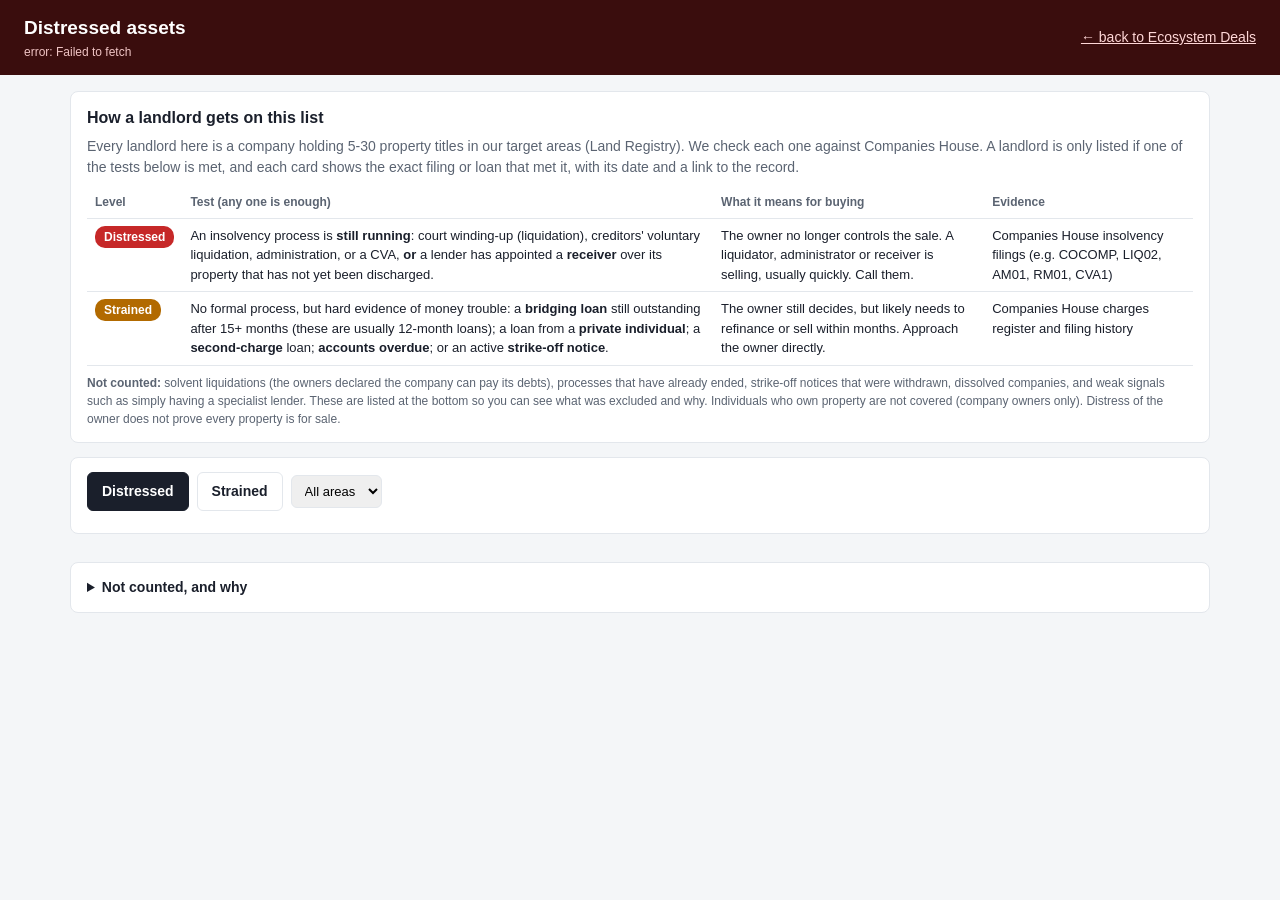
==== distressed.html @ 12ed1b5a "Separate distressed assets page; simplify main site" ====
<!DOCTYPE html><html lang="en"><head><meta charset="utf-8"><title>Distressed assets · Ecosystem Deals</title><meta name="viewport" content="width=device-width,initial-scale=1">
<style>
:root{--bg:#f4f6f8;--card:#fff;--ink:#1a1f2b;--mut:#5b6472;--line:#e3e7ec;--acc:#0b5fff;--good:#1a9c5b;--bad:#c62828;--warn:#b26a00}
*{box-sizing:border-box}body{margin:0;font:14px/1.5 -apple-system,Segoe UI,Roboto,Helvetica,Arial,sans-serif;color:var(--ink);background:var(--bg)}
header{background:#3a0d0d;color:#fff;padding:14px 24px;display:flex;flex-wrap:wrap;gap:12px;align-items:center;justify-content:space-between}header h1{font-size:19px;margin:0}header a{color:#ffd7d7}#status{color:#f0c4c4;font-size:12px}
main{max-width:1180px;margin:0 auto;padding:16px 20px;display:grid;gap:14px}.card{background:var(--card);border:1px solid var(--line);border-radius:8px;padding:14px 16px}
h2{font-size:16px;margin:0 0 6px}h3{font-size:15px;margin:0}.mut{color:var(--mut)}.foot{font-size:12px;color:var(--mut)}
table{width:100%;border-collapse:collapse;font-size:13px}th,td{padding:7px 8px;border-bottom:1px solid var(--line);text-align:left;vertical-align:top}th{color:var(--mut);font-size:12px}
.lvl{display:inline-block;padding:2px 9px;border-radius:10px;font-size:12px;font-weight:700;color:#fff}.lvl.d{background:var(--bad)}.lvl.s{background:var(--warn)}.lvl.x{background:#8a94a3}
.tabs{display:flex;gap:8px;flex-wrap:wrap;align-items:center}.tab{padding:8px 14px;border-radius:6px;border:1px solid var(--line);background:#fff;cursor:pointer;font-weight:600}.tab.on{background:var(--ink);color:#fff;border-color:var(--ink)}
select{padding:7px 9px;border:1px solid var(--line);border-radius:6px;font-size:13px}
.owner{border-left:4px solid var(--line)}.owner.d{border-left-color:var(--bad)}.owner.s{border-left-color:var(--warn)}
.ev{margin:8px 0 0;padding:0;list-style:none}.ev li{padding:7px 10px;margin:6px 0;background:#fafbfc;border:1px solid var(--line);border-radius:6px}.ev b{display:block}
.src{font-size:12px;color:var(--mut)}.src a{color:var(--acc)}.ongoing{color:var(--bad);font-weight:700}.ended{color:var(--good);font-weight:700}
.btn{display:inline-block;padding:5px 11px;border-radius:5px;border:1px solid var(--acc);color:var(--acc);background:#fff;font-size:12px;cursor:pointer;text-decoration:none;margin:6px 6px 0 0}
.rule td:first-child{white-space:nowrap;font-weight:700}.next{margin-top:8px;padding:7px 10px;background:#eef4ff;border-radius:6px;font-size:13px}
details summary{cursor:pointer;font-weight:600}
</style></head><body>
<header><div><h1>Distressed assets</h1><div id="status">loading...</div></div><a href="./">← back to Ecosystem Deals</a></header>
<main>
<section class="card"><h2>How a landlord gets on this list</h2>
<p class="mut" style="margin:0 0 8px">Every landlord here is a company holding 5-30 property titles in our target areas (Land Registry). We check each one against Companies House. A landlord is only listed if one of the tests below is met, and each card shows the exact filing or loan that met it, with its date and a link to the record.</p>
<table class="rule"><tr><th>Level</th><th>Test (any one is enough)</th><th>What it means for buying</th><th>Evidence</th></tr>
<tr><td><span class="lvl d">Distressed</span></td><td>An insolvency process is <b>still running</b>: court winding-up (liquidation), creditors' voluntary liquidation, administration, or a CVA, <b>or</b> a lender has appointed a <b>receiver</b> over its property that has not yet been discharged.</td><td>The owner no longer controls the sale. A liquidator, administrator or receiver is selling, usually quickly. Call them.</td><td>Companies House insolvency filings (e.g. COCOMP, LIQ02, AM01, RM01, CVA1)</td></tr>
<tr><td><span class="lvl s">Strained</span></td><td>No formal process, but hard evidence of money trouble: a <b>bridging loan</b> still outstanding after 15+ months (these are usually 12-month loans); a loan from a <b>private individual</b>; a <b>second-charge</b> loan; <b>accounts overdue</b>; or an active <b>strike-off notice</b>.</td><td>The owner still decides, but likely needs to refinance or sell within months. Approach the owner directly.</td><td>Companies House charges register and filing history</td></tr>
</table>
<p class="foot" style="margin:8px 0 0"><b>Not counted:</b> solvent liquidations (the owners declared the company can pay its debts), processes that have already ended, strike-off notices that were withdrawn, dissolved companies, and weak signals such as simply having a specialist lender. These are listed at the bottom so you can see what was excluded and why. Individuals who own property are not covered (company owners only). Distress of the owner does not prove every property is for sale.</p></section>
<section class="card"><div class="tabs"><span class="tab on" data-l="d">Distressed <span id="nd"></span></span><span class="tab" data-l="s">Strained <span id="ns"></span></span><select id="city"><option value="">All areas</option></select></div><p class="foot" id="cover" style="margin:8px 0 0"></p></section>
<div id="list" style="display:grid;gap:12px"></div>
<section class="card"><details id="excl"><summary>Not counted, and why</summary><div id="exlist"></div></details></section>
</main>
<script>
const SUPA_URL='https://kkdfprhrgxbkydqeifgz.supabase.co',SUPA_KEY='eyJhbGciOiJIUzI1NiIsInR5cCI6IkpXVCJ9.eyJpc3MiOiJzdXBhYmFzZSIsInJlZiI6ImtrZGZwcmhyZ3hia3lkcWVpZmd6Iiwicm9sZSI6ImFub24iLCJpYXQiOjE3OTE3OTgzMDEsImV4cCI6MjEwNzM3NDMwMX0.dd32w-wmLe1vlwzPwZsTpoGra3cFghE2bb5LGorJjJM';const $=s=>document.querySelector(s);
const esc=s=>String(s??'').replace(/[&<>"']/g,c=>({'&':'&amp;','<':'&lt;','>':'&gt;','"':'&quot;',"'":'&#39;'}[c]));
async function qall(path,size=1000){let out=[],from=0;for(;;){const r=await fetch(SUPA_URL+'/rest/v1/'+path,{headers:{apikey:SUPA_KEY,Authorization:'Bearer '+SUPA_KEY,Range:from+'-'+(from+size-1)}});if(!r.ok)throw new Error(path.split('?')[0]+' '+r.status);const j=await r.json();out=out.concat(j);if(j.length<size)break;from+=size}return out}
const TODAY=new Date();const fmtD=d=>d?new Date(d+'T00:00:00').toLocaleDateString('en-GB',{day:'numeric',month:'short',year:'numeric'}):'';const monthsAgo=d=>Math.round((TODAY-new Date(d+'T00:00:00'))/2629800000);
const fmtN=n=>n==null?'-':Math.round(n).toLocaleString('en-GB');
const CH=no=>{no=String(no||'');return 'https://find-and-update.company-information.service.gov.uk/company/'+(/^\d+$/.test(no)?no.padStart(8,'0'):no.toUpperCase())};
const CODE={COCOMP:'Court winding-up order made',WU04:'Liquidator appointed (court winding-up)',WU07:'Liquidator progress report (court winding-up)',WU15:'Liquidator final account (court winding-up)','600':'Liquidator appointed (voluntary)',LIQ01:'Declaration of solvency (solvent liquidation)',LIQ02:'Statement of affairs (insolvent voluntary liquidation)',LIQ03:'Liquidator progress report',LIQ13:'Final meeting (solvent liquidation)',LIQ14:'Final meeting (creditors liquidation)',LIQ10:'Liquidator removed by court',AM01:'Administrator appointed',AM02:'Statement of affairs (administration)',AM03:'Administrator proposals',AM06:'Administrator proposals approved',AM07:'Creditors decision (administration)',AM10:'Administrator progress report',AM11:'Replacement administrator appointed',AM15:'Administrator resigned',AM16:'Administrator removed',AM19:'Administration extended',AM22:'Administration ended, moved to creditors liquidation',AM23:'Administration ended, moving to dissolution','2.24B':'Administrator progress report','2.34B':'Administration ended, moved to creditors liquidation','2.35B':'Administration ended, moving to dissolution','2.16B':'Statement of affairs (administration)',RM01:'Receiver appointed by a lender',RM02:'Receiver stopped acting',REC2:'Receiver accounts filed','3.6':'Receiver accounts filed',CVA1:'Company voluntary arrangement (CVA) approved',CVA3:'CVA supervisor report',CVA4:'CVA completed',NDISC:'Liquidator disclaimed property (gave up an onerous asset)',GAZ1:'First Gazette notice: compulsory strike-off proposed','GAZ1(A)':'First Gazette notice: voluntary strike-off',DISS40:'Strike-off stopped (filings brought up to date)','DISS16(SOAS)':'Strike-off suspended (objection)',GAZ2:'Company dissolved','GAZ2(A)':'Company dissolved (voluntary)',DS01:'Directors applied to strike off',DS02:'Strike-off application withdrawn',COM1:'Creditors committee formed',RT01:'Company restored to the register'};
const human=f=>CODE[f.code]||f.desc.replace(/-/g,' ');
function parseF(s){return (s||'').split(' | ').map(x=>x.trim()).filter(Boolean).map(x=>{const m=x.match(/^(\d{4}-\d{2}-\d{2})\s+(\S+)\s*(.*)$/);return m?{date:m[1],code:m[2],desc:m[3]}:null}).filter(Boolean).sort((a,b)=>a.date<b.date?-1:1)}
function proc(name,fs,endCodes,seller){if(!fs.length)return null;const end=fs.filter(x=>endCodes.includes(x.code)).pop();return {name,start:fs[0],latest:fs[fs.length-1],end,ongoing:!end,events:fs,seller}}
function analyse(o,charges){const f=parseF(o.insolvency_filings),st=(o.ch_status||'').toLowerCase(),P=[];const pick=re=>f.filter(x=>re.test(x.code));
 const solvent=f.some(x=>x.code==='LIQ01'||x.code==='LIQ13');
 const comp=proc('Court winding-up (compulsory liquidation)',pick(/^(COCOMP|WU\d+)$/),['WU15','GAZ2'],'The liquidator (or Official Receiver) controls and sells the assets. Their name is in the WU04 filing.');if(comp)P.push(comp);
 const adm=proc('Administration',pick(/^(AM\d+|2\.\d+B)$/),['AM22','AM23','2.34B','2.35B','AM15'],'The administrator controls and sells the assets. Their name is in the AM01 filing.');if(adm)P.push(adm);
 if(!solvent){const cvEv=pick(/^(LIQ02|600|LIQ03|LIQ14|LIQ10|AM22|2\.34B)$/);const confirmed=cvEv.some(x=>/^(LIQ02|LIQ14|AM22|2\.34B)$/.test(x.code));const cvl=proc(confirmed?"Creditors' voluntary liquidation (insolvent)":'Voluntary liquidation (solvency not yet confirmed: no LIQ01 solvency declaration or LIQ02 statement of affairs found)',pick(/^(LIQ02|600|LIQ03|LIQ14|LIQ10)$/).concat(pick(/^(AM22|2\.34B)$/)).sort((a,b)=>a.date<b.date?-1:1),['LIQ14','GAZ2'],'The liquidator controls and sells the assets. Their name is in the 600 / LIQ02 filing.');if(cvl)P.push(cvl)}
 const rm1=pick(/^RM01$/),rm2=pick(/^RM02$/);if(rm1.length||st==='receivership'){const ev=pick(/^(RM01|RM02|REC2|3\.6)$/);const ongoing=rm1.length>rm2.length||(st==='receivership'&&!rm1.length);P.push({name:'Lender-appointed receiver',start:ev[0]||null,latest:ev[ev.length-1]||null,end:ongoing?null:rm2[rm2.length-1],ongoing,events:ev,seller:'The lender\'s receiver controls the charged properties and will sell them. Their name is in the RM01 filing.',note:rm1.length?rm1.length+' receiver appointment(s), '+rm2.length+' discharged':'Company status at Companies House is "receivership"'})}
 const cva=proc('Company voluntary arrangement (CVA)',pick(/^CVA\d$/),['CVA4'],'The company still runs itself under a deal with creditors; the owner may sell to fund CVA payments. The supervisor is named in CVA1.');if(cva)P.push(cva);
 if(!P.length&&/liquidation|administration|voluntary-arrangement|insolvency-proceedings/.test(st)&&!solvent)P.push({name:'Status at Companies House: '+st,ongoing:true,events:[],seller:'Check the insolvency tab at Companies House for the office-holder.'});
 const ongoing=P.filter(p=>p.ongoing);
 // strain triggers with evidence
 const S=[];const cs=charges||[];
 for(const c of cs){const fl=c.flags||'';const where=c.address||((c.particulars||'').trim()?c.particulars.trim():'not named on the charge');const base=' from <b>'+esc(c.lender)+'</b>, registered '+fmtD(c.created_on)+', still outstanding. Secured on: '+esc(where)+'.';
  if(/bridging/.test(fl))S.push({t:'Bridging loan '+(c.age_months||monthsAgo(c.created_on))+' months old',d:'Specialist/bridging lender'+base+' Bridging loans usually run 12 months, so this one has likely overrun (the real repayment date is not public).',src:'Charge '+esc(c.charge_code||''),link:CH(o.company_no)+'/charges'});
  if(/private individual/.test(fl))S.push({t:'Loan from a private individual',d:'Charge in favour of a named person'+base+' Borrowing from individuals is usually a last resort when banks will not lend.',src:'Charge '+esc(c.charge_code||''),link:CH(o.company_no)+'/charges'});
  if(/second charge/.test(fl))S.push({t:'Second-charge loan',d:'Second-ranking secured loan'+base+' Extra borrowing behind the main mortgage.',src:'Charge '+esc(c.charge_code||''),link:CH(o.company_no)+'/charges'})}
 const counted={b:S.filter(x=>/^Bridging/.test(x.t)).length,p:S.filter(x=>/private/.test(x.t)).length,s:S.filter(x=>/Second/.test(x.t)).length};
 if(o.charges_bridging_overdue>counted.b)S.push({t:(o.charges_bridging_overdue-counted.b)+' more bridging loan(s) 15+ months old',d:'Counted on the charges register; property not identified.',src:'Charges register',link:CH(o.company_no)+'/charges'});
 if(o.charges_private_lender>counted.p)S.push({t:(o.charges_private_lender-counted.p)+' more loan(s) from private individuals',d:'Counted on the charges register; property not identified.',src:'Charges register',link:CH(o.company_no)+'/charges'});
 if(o.charges_second>counted.s)S.push({t:(o.charges_second-counted.s)+' more second-charge loan(s)',d:'Counted on the charges register.',src:'Charges register',link:CH(o.company_no)+'/charges'});
 if(o.accounts_overdue)S.push({t:'Accounts overdue',d:'Annual accounts were due '+(o.accounts_next_due?fmtD(o.accounts_next_due):'(date not recorded)')+' and have not been filed. Late accounts often mean an accountant has not been paid or the figures are bad.',src:'Company profile',link:CH(o.company_no)});
 const g1=f.filter(x=>x.code==='GAZ1').pop(),stop=f.filter(x=>/^(DISS40|DISS16\(SOAS\)|RT01)$/.test(x.code)).pop();
 if(g1&&(!stop||stop.date<g1.date)&&monthsAgo(g1.date)<=12&&st==='active')S.push({t:'Strike-off notice active',d:'First Gazette notice for compulsory strike-off on '+fmtD(g1.date)+' (usually for missing filings) and it has not been stopped. If struck off, the property passes to the Crown.',src:'Filing GAZ1, '+fmtD(g1.date),link:CH(o.company_no)+'/filing-history'});
 let level='x',why='';
 if(ongoing.length)level='d';else if(S.length&&!/dissolved|converted-closed/.test(st))level='s';
 else if(solvent)why='Solvent liquidation: the directors declared the company can pay all its debts (LIQ01). The company is being closed by choice, not distress.';
 else if(P.length)why='Insolvency process has ended: '+P.map(p=>p.name+' ('+(p.end?human(p.end)+' '+fmtD(p.end.date):'ended')+')').join('; ')+'.';
 else if(/dissolved/.test(st))why='Company dissolved. Any property it still owned usually passes to the Crown (bona vacantia).';
 else if(f.some(x=>x.code==='GAZ1'))why='Strike-off notice(s) were withdrawn once filings were brought up to date (DISS40). Not counted.';
 return {level,P,ongoing,S,why}}
let OW=[],CHG={},cur='d';
function cities(o){return (o.districts||'').split(',').map(x=>x.trim().replace(/\s+\d+$/,'')).filter(Boolean)}
function card(o){const a=o.A,lv=a.level;const evs=a.ongoing.map(p=>'<li><b>'+esc(p.name)+' <span class="ongoing">still running</span></b>'+(p.start?'Started '+fmtD(p.start.date)+': '+esc(human(p.start))+' ('+esc(p.start.code)+'). ':'')+(p.latest&&p.latest!==p.start?'Latest: '+esc(human(p.latest))+' ('+esc(p.latest.code)+') '+fmtD(p.latest.date)+'. ':'')+(p.note?esc(p.note)+'. ':'')+'<div class="src">Source: Companies House filing history · <a href="'+CH(o.company_no)+'/insolvency" target="_blank" rel="noopener">insolvency record</a> · <a href="'+CH(o.company_no)+'/filing-history" target="_blank" rel="noopener">all filings</a></div><div class="next"><b>Who sells:</b> '+esc(p.seller)+'</div></li>').join('');
 const ss=a.S.map(s=>'<li><b>'+esc(s.t)+'</b>'+s.d+'<div class="src">Source: Companies House, '+s.src+' · <a href="'+s.link+'" target="_blank" rel="noopener">open record</a></div></li>').join('');
 const ended=a.P.filter(p=>!p.ongoing).map(p=>'<li><b>'+esc(p.name)+' <span class="ended">ended</span></b>'+(p.start?'From '+fmtD(p.start.date)+' ':'')+(p.end?'to '+fmtD(p.end.date)+' ('+esc(human(p.end))+')':'')+'</li>').join('');
 return '<article class="card owner '+lv+'"><div style="display:flex;justify-content:space-between;gap:10px;flex-wrap:wrap"><h3>'+esc(o.name)+' <span class="foot">'+esc(o.company_no||'')+'</span></h3><span class="lvl '+lv+'">'+(lv==='d'?'Distressed':'Strained')+'</span></div><div class="foot">'+esc(o.districts||'')+' · '+fmtN(o.titles)+' titles in target areas'+(o.ch_status?' · Companies House status: '+esc(o.ch_status):'')+'</div>'+
 (lv==='d'?'<div style="margin-top:8px"><b>Why distressed:</b></div><ul class="ev">'+evs+'</ul>':'')+(ss?'<div style="margin-top:8px"><b>'+(lv==='d'?'Also':'Why strained')+':</b></div><ul class="ev">'+ss+'</ul>':'')+(lv==='s'?'<div class="next"><b>Who sells:</b> the owner (directors listed at Companies House). Likely needs to refinance or sell.</div>':'')+(ended?'<details style="margin-top:8px"><summary class="foot">Earlier processes (ended)</summary><ul class="ev">'+ended+'</ul></details>':'')+
 '<div><a class="btn" href="'+CH(o.company_no)+'" target="_blank" rel="noopener">Companies House</a><a class="btn" href="'+CH(o.company_no)+'/officers" target="_blank" rel="noopener">Directors</a><a class="btn" href="https://www.thegazette.co.uk/all-notices/notice?text='+encodeURIComponent(o.name)+'" target="_blank" rel="noopener">Gazette notices</a><span class="btn" data-k="'+esc(o.owner_key)+'">Show properties ('+fmtN(o.titles)+')</span></div><div class="props" id="p_'+esc(o.owner_key)+'"></div></article>'}
async function showProps(k,el){const box=document.getElementById('p_'+k);if(box.innerHTML){box.innerHTML='';return}box.innerHTML='<p class="foot">loading...</p>';const [ts,cs]=await Promise.all([qall('titles?select=title_no,address,postcode,tenure,price_paid,date_added&owner_key=eq.'+encodeURIComponent(k)),qall('property_charges?select=title_no,lender,created_on,flags,charge_code&owner_key=eq.'+encodeURIComponent(k))]);
 box.innerHTML='<table style="margin-top:8px"><tr><th>Property (Land Registry title)</th><th>Tenure</th><th>Price paid</th><th>Loans naming this property (Companies House)</th></tr>'+ts.map(t=>{const m=cs.filter(c=>c.title_no===t.title_no);return '<tr><td>'+esc(t.address)+'<div class="foot">Title '+esc(t.title_no)+' · added '+esc(t.date_added||'')+'</div></td><td>'+esc(t.tenure||'')+'</td><td>'+(t.price_paid?'£'+fmtN(t.price_paid):'-')+'</td><td>'+(m.length?m.map(c=>esc(c.lender)+', '+fmtD(c.created_on)+(c.flags?' <b style="color:var(--warn)">'+esc(c.flags)+'</b>':'')).join('<br>'):'<span class="foot">none named (a portfolio-wide loan may still cover it)</span>')+'</td></tr>'}).join('')+'</table><p class="foot">Sources: HM Land Registry, UK companies that own property (CCOD, Oct 2026); Companies House charges register.</p>'}
function render(){const city=$('#city').value;const rows=OW.filter(o=>o.A.level===cur&&(!city||cities(o).includes(city)));rows.sort((a,b)=>cur==='d'?((b.A.ongoing[0]?.latest?.date||'')>(a.A.ongoing[0]?.latest?.date||'')?1:-1):(b.A.S.length-a.A.S.length||b.titles-a.titles));
 $('#list').innerHTML=rows.length?rows.map(card).join(''):'<div class="card">No landlords at this level'+(city?' in '+esc(city):'')+' among those checked so far.</div>';
 document.querySelectorAll('#list .btn[data-k]').forEach(b=>b.onclick=()=>showProps(b.dataset.k,b))}
async function init(){try{const [o,c]=await Promise.all([qall('owners?select=*'),qall('property_charges?select=*&distress=eq.1')]);for(const x of c)(CHG[x.owner_key]=CHG[x.owner_key]||[]).push(x);
 const checked=o.filter(x=>x.distress_class&&x.distress_class!=='unknown');for(const x of checked)x.A=analyse(x,CHG[x.owner_key]);OW=checked;
 const nd=OW.filter(x=>x.A.level==='d').length,ns=OW.filter(x=>x.A.level==='s').length;$('#nd').textContent='('+nd+')';$('#ns').textContent='('+ns+')';
 $('#status').textContent='live · '+nd+' distressed · '+ns+' strained · '+checked.length.toLocaleString('en-GB')+' of '+o.length.toLocaleString('en-GB')+' company landlords checked';
 $('#cover').textContent='Companies House has been checked for '+checked.length.toLocaleString('en-GB')+' of '+o.length.toLocaleString('en-GB')+' company landlords. Unchecked landlords are not shown, so this list is not yet complete.';
 for(const ct of [...new Set(OW.filter(x=>x.A.level!=='x').flatMap(cities))].sort()){const op=document.createElement('option');op.textContent=ct;$('#city').appendChild(op)}
 const ex=OW.filter(x=>x.A.level==='x'&&x.A.why);const grp={};for(const x of ex){const k=x.A.why.split(':')[0].split('.')[0];(grp[k]=grp[k]||[]).push(x)}
 $('#exlist').innerHTML=Object.entries(grp).map(([k,v])=>'<details style="margin:8px 0"><summary>'+esc(k)+' ('+v.length+')</summary><p class="foot">'+esc(v[0].A.why.replace(/^Insolvency process has ended:.*/,'An insolvency process existed but has formally ended (final account, dissolution or administration exit).'))+'</p>'+v.slice(0,200).map(x=>'<div class="foot">'+esc(x.name)+' · '+esc(x.districts||'')+' · <a href="'+CH(x.company_no)+'/filing-history" target="_blank" rel="noopener">filings</a>'+(k.startsWith('Insolvency')?' · '+esc(x.A.why.replace('Insolvency process has ended: ','')):'')+'</div>').join('')+'</details>').join('')+'<p class="foot">Also not shown: landlords whose only signal is a specialist lender or a recent new loan (common in normal buy-to-let), and landlords with no signal.</p>';
 render()}catch(e){$('#status').textContent='error: '+e.message}}
document.querySelectorAll('.tab').forEach(t=>t.onclick=()=>{cur=t.dataset.l;document.querySelectorAll('.tab').forEach(x=>x.classList.toggle('on',x===t));render()});$('#city').onchange=render;
init();
</script></body></html>
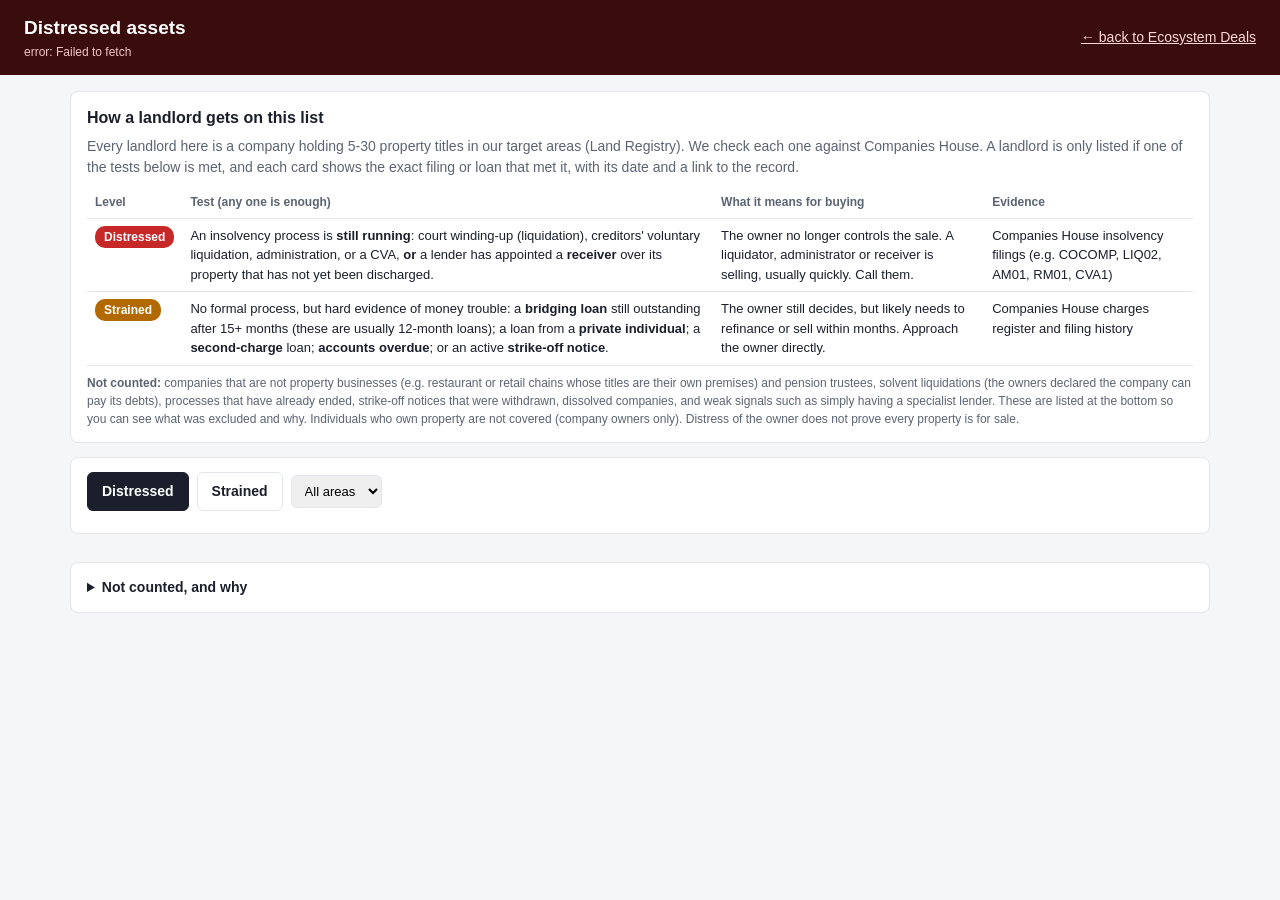
==== commit f6db8519: "Distressed page: property companies only" ====
--- a/distressed.html
+++ b/distressed.html
@@ -24,7 +24,7 @@
 <tr><td><span class="lvl d">Distressed</span></td><td>An insolvency process is <b>still running</b>: court winding-up (liquidation), creditors' voluntary liquidation, administration, or a CVA, <b>or</b> a lender has appointed a <b>receiver</b> over its property that has not yet been discharged.</td><td>The owner no longer controls the sale. A liquidator, administrator or receiver is selling, usually quickly. Call them.</td><td>Companies House insolvency filings (e.g. COCOMP, LIQ02, AM01, RM01, CVA1)</td></tr>
 <tr><td><span class="lvl s">Strained</span></td><td>No formal process, but hard evidence of money trouble: a <b>bridging loan</b> still outstanding after 15+ months (these are usually 12-month loans); a loan from a <b>private individual</b>; a <b>second-charge</b> loan; <b>accounts overdue</b>; or an active <b>strike-off notice</b>.</td><td>The owner still decides, but likely needs to refinance or sell within months. Approach the owner directly.</td><td>Companies House charges register and filing history</td></tr>
 </table>
-<p class="foot" style="margin:8px 0 0"><b>Not counted:</b> solvent liquidations (the owners declared the company can pay its debts), processes that have already ended, strike-off notices that were withdrawn, dissolved companies, and weak signals such as simply having a specialist lender. These are listed at the bottom so you can see what was excluded and why. Individuals who own property are not covered (company owners only). Distress of the owner does not prove every property is for sale.</p></section>
+<p class="foot" style="margin:8px 0 0"><b>Not counted:</b> companies that are not property businesses (e.g. restaurant or retail chains whose titles are their own premises) and pension trustees, solvent liquidations (the owners declared the company can pay its debts), processes that have already ended, strike-off notices that were withdrawn, dissolved companies, and weak signals such as simply having a specialist lender. These are listed at the bottom so you can see what was excluded and why. Individuals who own property are not covered (company owners only). Distress of the owner does not prove every property is for sale.</p></section>
 <section class="card"><div class="tabs"><span class="tab on" data-l="d">Distressed <span id="nd"></span></span><span class="tab" data-l="s">Strained <span id="ns"></span></span><select id="city"><option value="">All areas</option></select></div><p class="foot" id="cover" style="margin:8px 0 0"></p></section>
 <div id="list" style="display:grid;gap:12px"></div>
 <section class="card"><details id="excl"><summary>Not counted, and why</summary><div id="exlist"></div></details></section>
@@ -69,12 +69,16 @@
  else if(/dissolved/.test(st))why='Company dissolved. Any property it still owned usually passes to the Crown (bona vacantia).';
  else if(f.some(x=>x.code==='GAZ1'))why='Strike-off notice(s) were withdrawn once filings were brought up to date (DISS40). Not counted.';
  return {level,P,ongoing,S,why}}
+const SICN={'68100':'buying and selling own property','68201':'renting social housing','68202':'letting holiday/short-stay property','68209':'letting own property','68310':'estate agency','68320':'property management','41100':'property development','41201':'building houses','41202':'building non-residential','55900':'other accommodation','55100':'hotels','87900':'residential care','98000':'residents property management','64209':'holding company','64205':'financial holding','7011':'property development (old code)','7012':'buying and selling property (old code)','7020':'letting own property (old code)'};
+const sicList=o=>String(o.sic||'').split(/[\s,;]+/).filter(Boolean);
+function ownerType(o){const n=(o.name||'').toUpperCase(),s=sicList(o);if(/TRUSTEE|PENSION|SIPP|TRUST CORPORATION/.test(n))return 'trustee';if(s.some(c=>/^(68|41|55|87|88|98)/.test(c)||/^(7011|7012|7020|7031|7032|4521|64209|64205)$/.test(c)))return 'property';if(/PROPERT|HOMES|HOUSING|ESTATE|LIVING|LETTING|RESIDENTIAL|LANDLORD|LETS\b|RENTAL/.test(n))return 'property';return 'trading'}
+const sicText=o=>sicList(o).map(c=>c+(SICN[c]?' '+SICN[c]:'')).join(', ')||'not recorded';
 let OW=[],CHG={},cur='d';
 function cities(o){return (o.districts||'').split(',').map(x=>x.trim().replace(/\s+\d+$/,'')).filter(Boolean)}
 function card(o){const a=o.A,lv=a.level;const evs=a.ongoing.map(p=>'<li><b>'+esc(p.name)+' <span class="ongoing">still running</span></b>'+(p.start?'Started '+fmtD(p.start.date)+': '+esc(human(p.start))+' ('+esc(p.start.code)+'). ':'')+(p.latest&&p.latest!==p.start?'Latest: '+esc(human(p.latest))+' ('+esc(p.latest.code)+') '+fmtD(p.latest.date)+'. ':'')+(p.note?esc(p.note)+'. ':'')+'<div class="src">Source: Companies House filing history · <a href="'+CH(o.company_no)+'/insolvency" target="_blank" rel="noopener">insolvency record</a> · <a href="'+CH(o.company_no)+'/filing-history" target="_blank" rel="noopener">all filings</a></div><div class="next"><b>Who sells:</b> '+esc(p.seller)+'</div></li>').join('');
  const ss=a.S.map(s=>'<li><b>'+esc(s.t)+'</b>'+s.d+'<div class="src">Source: Companies House, '+s.src+' · <a href="'+s.link+'" target="_blank" rel="noopener">open record</a></div></li>').join('');
  const ended=a.P.filter(p=>!p.ongoing).map(p=>'<li><b>'+esc(p.name)+' <span class="ended">ended</span></b>'+(p.start?'From '+fmtD(p.start.date)+' ':'')+(p.end?'to '+fmtD(p.end.date)+' ('+esc(human(p.end))+')':'')+'</li>').join('');
- return '<article class="card owner '+lv+'"><div style="display:flex;justify-content:space-between;gap:10px;flex-wrap:wrap"><h3>'+esc(o.name)+' <span class="foot">'+esc(o.company_no||'')+'</span></h3><span class="lvl '+lv+'">'+(lv==='d'?'Distressed':'Strained')+'</span></div><div class="foot">'+esc(o.districts||'')+' · '+fmtN(o.titles)+' titles in target areas'+(o.ch_status?' · Companies House status: '+esc(o.ch_status):'')+'</div>'+
+ return '<article class="card owner '+lv+'"><div style="display:flex;justify-content:space-between;gap:10px;flex-wrap:wrap"><h3>'+esc(o.name)+' <span class="foot">'+esc(o.company_no||'')+'</span></h3><span class="lvl '+lv+'">'+(lv==='d'?'Distressed':'Strained')+'</span></div><div class="foot">'+esc(o.districts||'')+' · '+fmtN(o.titles)+' titles in target areas · business type: '+esc(sicText(o))+(o.ch_status?' · Companies House status: '+esc(o.ch_status):'')+'</div>'+
  (lv==='d'?'<div style="margin-top:8px"><b>Why distressed:</b></div><ul class="ev">'+evs+'</ul>':'')+(ss?'<div style="margin-top:8px"><b>'+(lv==='d'?'Also':'Why strained')+':</b></div><ul class="ev">'+ss+'</ul>':'')+(lv==='s'?'<div class="next"><b>Who sells:</b> the owner (directors listed at Companies House). Likely needs to refinance or sell.</div>':'')+(ended?'<details style="margin-top:8px"><summary class="foot">Earlier processes (ended)</summary><ul class="ev">'+ended+'</ul></details>':'')+
  '<div><a class="btn" href="'+CH(o.company_no)+'" target="_blank" rel="noopener">Companies House</a><a class="btn" href="'+CH(o.company_no)+'/officers" target="_blank" rel="noopener">Directors</a><a class="btn" href="https://www.thegazette.co.uk/all-notices/notice?text='+encodeURIComponent(o.name)+'" target="_blank" rel="noopener">Gazette notices</a><span class="btn" data-k="'+esc(o.owner_key)+'">Show properties ('+fmtN(o.titles)+')</span></div><div class="props" id="p_'+esc(o.owner_key)+'"></div></article>'}
 async function showProps(k,el){const box=document.getElementById('p_'+k);if(box.innerHTML){box.innerHTML='';return}box.innerHTML='<p class="foot">loading...</p>';const [ts,cs]=await Promise.all([qall('titles?select=title_no,address,postcode,tenure,price_paid,date_added&owner_key=eq.'+encodeURIComponent(k)),qall('property_charges?select=title_no,lender,created_on,flags,charge_code&owner_key=eq.'+encodeURIComponent(k))]);
@@ -83,13 +87,13 @@
  $('#list').innerHTML=rows.length?rows.map(card).join(''):'<div class="card">No landlords at this level'+(city?' in '+esc(city):'')+' among those checked so far.</div>';
  document.querySelectorAll('#list .btn[data-k]').forEach(b=>b.onclick=()=>showProps(b.dataset.k,b))}
 async function init(){try{const [o,c]=await Promise.all([qall('owners?select=*'),qall('property_charges?select=*&distress=eq.1')]);for(const x of c)(CHG[x.owner_key]=CHG[x.owner_key]||[]).push(x);
- const checked=o.filter(x=>x.distress_class&&x.distress_class!=='unknown');for(const x of checked)x.A=analyse(x,CHG[x.owner_key]);OW=checked;
+ const checked=o.filter(x=>x.distress_class&&x.distress_class!=='unknown');for(const x of checked){x.A=analyse(x,CHG[x.owner_key]);const t=ownerType(x);if(x.A.level!=='x'&&t!=='property'){const was=x.A.level==='d'?'distressed':'strained';x.A.why=(t==='trustee'?'Pension trustee: it holds property for pension members, so its signals do not mean those properties are distressed. Would have been ':'Not a property company: Companies House business type is '+sicText(x)+'. Its titles are probably its own shops or premises, not rental homes. Would have been ')+was+'.';x.A.level='x'}}OW=checked;
  const nd=OW.filter(x=>x.A.level==='d').length,ns=OW.filter(x=>x.A.level==='s').length;$('#nd').textContent='('+nd+')';$('#ns').textContent='('+ns+')';
  $('#status').textContent='live · '+nd+' distressed · '+ns+' strained · '+checked.length.toLocaleString('en-GB')+' of '+o.length.toLocaleString('en-GB')+' company landlords checked';
  $('#cover').textContent='Companies House has been checked for '+checked.length.toLocaleString('en-GB')+' of '+o.length.toLocaleString('en-GB')+' company landlords. Unchecked landlords are not shown, so this list is not yet complete.';
  for(const ct of [...new Set(OW.filter(x=>x.A.level!=='x').flatMap(cities))].sort()){const op=document.createElement('option');op.textContent=ct;$('#city').appendChild(op)}
  const ex=OW.filter(x=>x.A.level==='x'&&x.A.why);const grp={};for(const x of ex){const k=x.A.why.split(':')[0].split('.')[0];(grp[k]=grp[k]||[]).push(x)}
- $('#exlist').innerHTML=Object.entries(grp).map(([k,v])=>'<details style="margin:8px 0"><summary>'+esc(k)+' ('+v.length+')</summary><p class="foot">'+esc(v[0].A.why.replace(/^Insolvency process has ended:.*/,'An insolvency process existed but has formally ended (final account, dissolution or administration exit).'))+'</p>'+v.slice(0,200).map(x=>'<div class="foot">'+esc(x.name)+' · '+esc(x.districts||'')+' · <a href="'+CH(x.company_no)+'/filing-history" target="_blank" rel="noopener">filings</a>'+(k.startsWith('Insolvency')?' · '+esc(x.A.why.replace('Insolvency process has ended: ','')):'')+'</div>').join('')+'</details>').join('')+'<p class="foot">Also not shown: landlords whose only signal is a specialist lender or a recent new loan (common in normal buy-to-let), and landlords with no signal.</p>';
+ $('#exlist').innerHTML=Object.entries(grp).map(([k,v])=>'<details style="margin:8px 0"><summary>'+esc(k)+' ('+v.length+')</summary><p class="foot">'+esc(v[0].A.why.replace(/^Insolvency process has ended:.*/,'An insolvency process existed but has formally ended (final account, dissolution or administration exit).'))+'</p>'+v.slice(0,200).map(x=>'<div class="foot">'+esc(x.name)+' · '+esc(x.districts||'')+' · <a href="'+CH(x.company_no)+'/filing-history" target="_blank" rel="noopener">filings</a>'+(k.startsWith('Insolvency')?' · '+esc(x.A.why.replace('Insolvency process has ended: ','')):k.startsWith('Not a property')?' · SIC '+esc(sicText(x))+' · '+esc(x.A.why.match(/Would have been (\w+)/)?.[1]||''):k.startsWith('Pension')?' · '+esc(x.A.why.match(/Would have been (\w+)/)?.[1]||''):'')+'</div>').join('')+'</details>').join('')+'<p class="foot">Also not shown: landlords whose only signal is a specialist lender or a recent new loan (common in normal buy-to-let), and landlords with no signal.</p>';
  render()}catch(e){$('#status').textContent='error: '+e.message}}
 document.querySelectorAll('.tab').forEach(t=>t.onclick=()=>{cur=t.dataset.l;document.querySelectorAll('.tab').forEach(x=>x.classList.toggle('on',x===t));render()});$('#city').onchange=render;
 init();
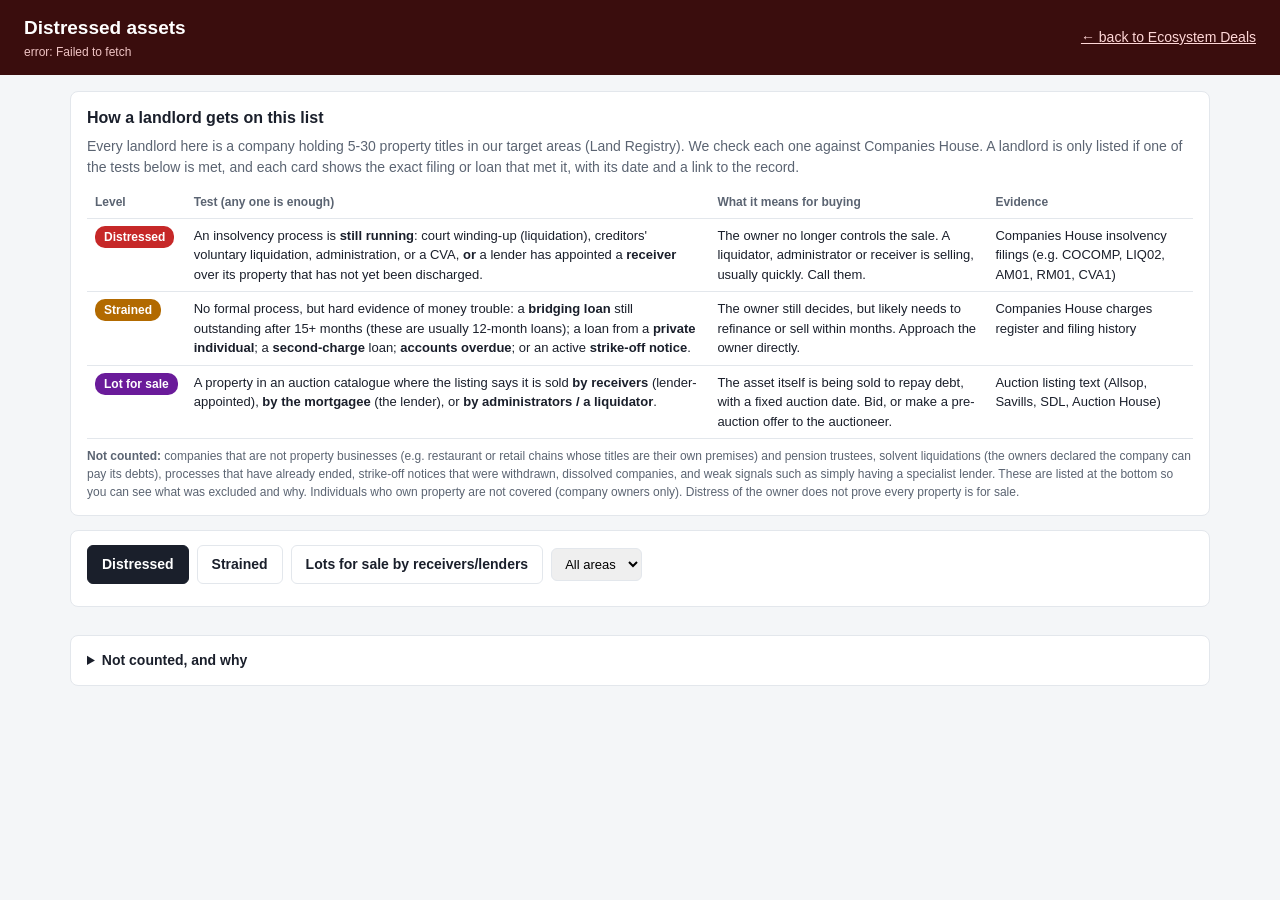
==== commit f1a55597: "Lots for sale by receivers/lenders; Bristol owner index" ====
--- a/distressed.html
+++ b/distressed.html
@@ -23,9 +23,9 @@
 <table class="rule"><tr><th>Level</th><th>Test (any one is enough)</th><th>What it means for buying</th><th>Evidence</th></tr>
 <tr><td><span class="lvl d">Distressed</span></td><td>An insolvency process is <b>still running</b>: court winding-up (liquidation), creditors' voluntary liquidation, administration, or a CVA, <b>or</b> a lender has appointed a <b>receiver</b> over its property that has not yet been discharged.</td><td>The owner no longer controls the sale. A liquidator, administrator or receiver is selling, usually quickly. Call them.</td><td>Companies House insolvency filings (e.g. COCOMP, LIQ02, AM01, RM01, CVA1)</td></tr>
 <tr><td><span class="lvl s">Strained</span></td><td>No formal process, but hard evidence of money trouble: a <b>bridging loan</b> still outstanding after 15+ months (these are usually 12-month loans); a loan from a <b>private individual</b>; a <b>second-charge</b> loan; <b>accounts overdue</b>; or an active <b>strike-off notice</b>.</td><td>The owner still decides, but likely needs to refinance or sell within months. Approach the owner directly.</td><td>Companies House charges register and filing history</td></tr>
-</table>
+<tr><td><span class="lvl d" style="background:#6a1b9a">Lot for sale</span></td><td>A property in an auction catalogue where the listing says it is sold <b>by receivers</b> (lender-appointed), <b>by the mortgagee</b> (the lender), or <b>by administrators / a liquidator</b>.</td><td>The asset itself is being sold to repay debt, with a fixed auction date. Bid, or make a pre-auction offer to the auctioneer.</td><td>Auction listing text (Allsop, Savills, SDL, Auction House)</td></tr></table>
 <p class="foot" style="margin:8px 0 0"><b>Not counted:</b> companies that are not property businesses (e.g. restaurant or retail chains whose titles are their own premises) and pension trustees, solvent liquidations (the owners declared the company can pay its debts), processes that have already ended, strike-off notices that were withdrawn, dissolved companies, and weak signals such as simply having a specialist lender. These are listed at the bottom so you can see what was excluded and why. Individuals who own property are not covered (company owners only). Distress of the owner does not prove every property is for sale.</p></section>
-<section class="card"><div class="tabs"><span class="tab on" data-l="d">Distressed <span id="nd"></span></span><span class="tab" data-l="s">Strained <span id="ns"></span></span><select id="city"><option value="">All areas</option></select></div><p class="foot" id="cover" style="margin:8px 0 0"></p></section>
+<section class="card"><div class="tabs"><span class="tab on" data-l="d">Distressed <span id="nd"></span></span><span class="tab" data-l="s">Strained <span id="ns"></span></span><span class="tab" data-l="l">Lots for sale by receivers/lenders <span id="nl"></span></span><select id="city"><option value="">All areas</option></select></div><p class="foot" id="cover" style="margin:8px 0 0"></p></section>
 <div id="list" style="display:grid;gap:12px"></div>
 <section class="card"><details id="excl"><summary>Not counted, and why</summary><div id="exlist"></div></details></section>
 </main>
@@ -73,20 +73,30 @@
 const sicList=o=>String(o.sic||'').split(/[\s,;]+/).filter(Boolean);
 function ownerType(o){const n=(o.name||'').toUpperCase(),s=sicList(o);if(/TRUSTEE|PENSION|SIPP|TRUST CORPORATION/.test(n))return 'trustee';if(s.some(c=>/^(68|41|55|87|88|98)/.test(c)||/^(7011|7012|7020|7031|7032|4521|64209|64205)$/.test(c)))return 'property';if(/PROPERT|HOMES|HOUSING|ESTATE|LIVING|LETTING|RESIDENTIAL|LANDLORD|LETS\b|RENTAL/.test(n))return 'property';return 'trading'}
 const sicText=o=>sicList(o).map(c=>c+(SICN[c]?' '+SICN[c]:'')).join(', ')||'not recorded';
+
+const SELLER=[[/order of the court/i,'By order of the court','A court ordered the sale. Could be debt-related or a dispute (e.g. divorce); listing does not say which.','p'],[/corporate client|unstated/i,'Seller not stated','The listing does not name the seller type. Often a lender, but not confirmed, so not counted as distressed.','p'],[/receiver/i,'Receivers (appointed by the lender)','The lender has put a receiver in to sell this property to repay its loan. The owner has no say; receivers want a clean, quick sale.','c'],[/mortgagee/i,'The lender (mortgagee)','The lender is selling the property itself after the borrower defaulted.','c'],[/administrator/i,'Administrators','The owning company is in administration; the administrator is selling its assets.','c'],[/liquidator/i,'Liquidator','The owning company is in liquidation; the liquidator is selling its assets.','c'],[/executor|attorney/i,'Executors / attorney','Probate or attorney sale. Not distress.','x']];
+const sellerOf=l=>{for(const [re,label,why,k] of SELLER)if(re.test(l.seller_type))return {label,why,k};return {label:l.seller_type||'unknown',why:'Seller type unclear.',k:'p'}};
+const TARGET=/manchester|salford|cheltenham|gloucester|edinburgh|bristol|sunderland|hartlepool|durham|gateshead|stoke|blackburn|blackpool|burnley|hyndburn|knowsley|halton|lincoln|sheffield|birmingham|fylde|lytham|cleveleys|houghton/i;
+let LOTS=[];
+function lotCard(l){const s=sellerOf(l);const days=l.auction_date?Math.round((new Date(l.auction_date+'T00:00:00')-TODAY)/86400000):null;const tgt=TARGET.test((l.town||'')+' '+(l.address||''));
+ return '<article class="card owner d" style="border-left-color:#6a1b9a"><div style="display:flex;justify-content:space-between;gap:10px;flex-wrap:wrap"><h3>'+esc(l.address)+'</h3><span class="lvl d" style="background:#6a1b9a">'+esc(l.guide||'guide not stated')+'</span></div><div style="margin:4px 0;font-weight:600;color:#6a1b9a">Sold by '+esc(s.label)+(days!=null?' · auction '+fmtD(l.auction_date)+(days>=0?' ('+days+' days)':' (passed)'):'')+'</div><div class="foot">'+esc(l.type||'')+(l.units?' · '+esc(l.units):'')+' · '+esc(l.auctioneer||'')+(tgt?' · <b>in a target area</b>':'')+'</div><ul class="ev"><li><b>Why it counts</b>'+esc(s.why)+'<div class="src">Source: '+esc(l.auctioneer||'auction')+' listing, seller shown as "'+esc(l.seller_type)+'", seen '+fmtD(l.seen)+' · <a href="'+esc(l.url)+'" target="_blank" rel="noopener">open lot</a></div></li></ul>'+(l.description?'<details style="margin-top:6px"><summary class="foot">Listing details</summary><p class="foot">'+esc(l.description).replace(/ \| /g,'<br>')+'</p></details>':'')+'<div class="next"><b>Next:</b> download the legal pack from the lot page, check tenancies and title, then bid or make a pre-auction offer to the auctioneer.</div></article>'}
+function renderLots(){const conf=LOTS.filter(l=>sellerOf(l).k==='c'),poss=LOTS.filter(l=>sellerOf(l).k==='p'),no=LOTS.filter(l=>sellerOf(l).k==='x');const srt=a=>a.sort((x,y)=>(TARGET.test(y.town+' '+y.address)-TARGET.test(x.town+' '+x.address))||((x.auction_date||'9')<(y.auction_date||'9')?-1:1));
+ $('#list').innerHTML='<div class="card"><b>'+conf.length+' lots confirmed as forced sales</b> (receiver, lender, administrator or liquidator named in the listing). Target areas first, then by auction date. Collected from auction catalogues on 13 Oct 2026; lots may since have been withdrawn or sold, so check the lot page.</div>'+srt(conf).map(lotCard).join('')+(poss.length?'<details class="card"><summary>'+poss.length+' lots where the seller is not stated (possible, not confirmed)</summary>'+srt(poss).map(lotCard).join('')+'</details>':'')+(no.length?'<p class="foot">'+no.length+' probate/attorney lots excluded (not distress).</p>':'')}
 let OW=[],CHG={},cur='d';
 function cities(o){return (o.districts||'').split(',').map(x=>x.trim().replace(/\s+\d+$/,'')).filter(Boolean)}
 function card(o){const a=o.A,lv=a.level;const evs=a.ongoing.map(p=>'<li><b>'+esc(p.name)+' <span class="ongoing">still running</span></b>'+(p.start?'Started '+fmtD(p.start.date)+': '+esc(human(p.start))+' ('+esc(p.start.code)+'). ':'')+(p.latest&&p.latest!==p.start?'Latest: '+esc(human(p.latest))+' ('+esc(p.latest.code)+') '+fmtD(p.latest.date)+'. ':'')+(p.note?esc(p.note)+'. ':'')+'<div class="src">Source: Companies House filing history · <a href="'+CH(o.company_no)+'/insolvency" target="_blank" rel="noopener">insolvency record</a> · <a href="'+CH(o.company_no)+'/filing-history" target="_blank" rel="noopener">all filings</a></div><div class="next"><b>Who sells:</b> '+esc(p.seller)+'</div></li>').join('');
  const ss=a.S.map(s=>'<li><b>'+esc(s.t)+'</b>'+s.d+'<div class="src">Source: Companies House, '+s.src+' · <a href="'+s.link+'" target="_blank" rel="noopener">open record</a></div></li>').join('');
  const ended=a.P.filter(p=>!p.ongoing).map(p=>'<li><b>'+esc(p.name)+' <span class="ended">ended</span></b>'+(p.start?'From '+fmtD(p.start.date)+' ':'')+(p.end?'to '+fmtD(p.end.date)+' ('+esc(human(p.end))+')':'')+'</li>').join('');
- return '<article class="card owner '+lv+'"><div style="display:flex;justify-content:space-between;gap:10px;flex-wrap:wrap"><h3>'+esc(o.name)+' <span class="foot">'+esc(o.company_no||'')+'</span></h3><span class="lvl '+lv+'">'+(lv==='d'?'Distressed':'Strained')+'</span></div><div class="foot">'+esc(o.districts||'')+' · '+fmtN(o.titles)+' titles in target areas · business type: '+esc(sicText(o))+(o.ch_status?' · Companies House status: '+esc(o.ch_status):'')+'</div>'+
+ const one=lv==='d'?a.ongoing.map(p=>p.name+(p.start?' since '+fmtD(p.start.date):'')).join(' + '):(()=>{const g={};for(const s of a.S){const m=s.t.match(/^Bridging loan (\d+) months/);const k=m?'b':s.t;(g[k]=g[k]||[]).push(m?+m[1]:1)}return Object.entries(g).map(([k,v])=>k==='b'?(v.length>1?v.length+' bridging-lender loans ('+Math.min(...v)+'-'+Math.max(...v)+' months old)':'Bridging-lender loan '+v[0]+' months old'):(v.length>1?v.length+' x '+k.toLowerCase():k)).join(' + ')})();
+ return '<article class="card owner '+lv+'"><div style="display:flex;justify-content:space-between;gap:10px;flex-wrap:wrap"><h3>'+esc(o.name)+' <span class="foot">'+esc(o.company_no||'')+'</span></h3><span class="lvl '+lv+'">'+(lv==='d'?'Distressed':'Strained')+'</span></div><div style="margin:4px 0;font-weight:600;color:'+(lv==='d'?'var(--bad)':'var(--warn)')+'">'+esc(one)+'</div><div class="foot">'+esc(o.districts||'')+' · '+fmtN(o.titles)+' titles in target areas · business type: '+esc(sicText(o))+(o.ch_status?' · Companies House status: '+esc(o.ch_status):'')+'</div>'+
  (lv==='d'?'<div style="margin-top:8px"><b>Why distressed:</b></div><ul class="ev">'+evs+'</ul>':'')+(ss?'<div style="margin-top:8px"><b>'+(lv==='d'?'Also':'Why strained')+':</b></div><ul class="ev">'+ss+'</ul>':'')+(lv==='s'?'<div class="next"><b>Who sells:</b> the owner (directors listed at Companies House). Likely needs to refinance or sell.</div>':'')+(ended?'<details style="margin-top:8px"><summary class="foot">Earlier processes (ended)</summary><ul class="ev">'+ended+'</ul></details>':'')+
  '<div><a class="btn" href="'+CH(o.company_no)+'" target="_blank" rel="noopener">Companies House</a><a class="btn" href="'+CH(o.company_no)+'/officers" target="_blank" rel="noopener">Directors</a><a class="btn" href="https://www.thegazette.co.uk/all-notices/notice?text='+encodeURIComponent(o.name)+'" target="_blank" rel="noopener">Gazette notices</a><span class="btn" data-k="'+esc(o.owner_key)+'">Show properties ('+fmtN(o.titles)+')</span></div><div class="props" id="p_'+esc(o.owner_key)+'"></div></article>'}
 async function showProps(k,el){const box=document.getElementById('p_'+k);if(box.innerHTML){box.innerHTML='';return}box.innerHTML='<p class="foot">loading...</p>';const [ts,cs]=await Promise.all([qall('titles?select=title_no,address,postcode,tenure,price_paid,date_added&owner_key=eq.'+encodeURIComponent(k)),qall('property_charges?select=title_no,lender,created_on,flags,charge_code&owner_key=eq.'+encodeURIComponent(k))]);
  box.innerHTML='<table style="margin-top:8px"><tr><th>Property (Land Registry title)</th><th>Tenure</th><th>Price paid</th><th>Loans naming this property (Companies House)</th></tr>'+ts.map(t=>{const m=cs.filter(c=>c.title_no===t.title_no);return '<tr><td>'+esc(t.address)+'<div class="foot">Title '+esc(t.title_no)+' · added '+esc(t.date_added||'')+'</div></td><td>'+esc(t.tenure||'')+'</td><td>'+(t.price_paid?'£'+fmtN(t.price_paid):'-')+'</td><td>'+(m.length?m.map(c=>esc(c.lender)+', '+fmtD(c.created_on)+(c.flags?' <b style="color:var(--warn)">'+esc(c.flags)+'</b>':'')).join('<br>'):'<span class="foot">none named (a portfolio-wide loan may still cover it)</span>')+'</td></tr>'}).join('')+'</table><p class="foot">Sources: HM Land Registry, UK companies that own property (CCOD, Oct 2026); Companies House charges register.</p>'}
-function render(){const city=$('#city').value;const rows=OW.filter(o=>o.A.level===cur&&(!city||cities(o).includes(city)));rows.sort((a,b)=>cur==='d'?((b.A.ongoing[0]?.latest?.date||'')>(a.A.ongoing[0]?.latest?.date||'')?1:-1):(b.A.S.length-a.A.S.length||b.titles-a.titles));
+function render(){$('#city').style.display=cur==='l'?'none':'';if(cur==='l')return renderLots();const city=$('#city').value;const rows=OW.filter(o=>o.A.level===cur&&(!city||cities(o).includes(city)));rows.sort((a,b)=>cur==='d'?((b.A.ongoing[0]?.latest?.date||'')>(a.A.ongoing[0]?.latest?.date||'')?1:-1):(b.A.S.length-a.A.S.length||b.titles-a.titles));
  $('#list').innerHTML=rows.length?rows.map(card).join(''):'<div class="card">No landlords at this level'+(city?' in '+esc(city):'')+' among those checked so far.</div>';
  document.querySelectorAll('#list .btn[data-k]').forEach(b=>b.onclick=()=>showProps(b.dataset.k,b))}
-async function init(){try{const [o,c]=await Promise.all([qall('owners?select=*'),qall('property_charges?select=*&distress=eq.1')]);for(const x of c)(CHG[x.owner_key]=CHG[x.owner_key]||[]).push(x);
+async function init(){try{const [o,c,lj]=await Promise.all([qall('owners?select=*'),qall('property_charges?select=*&distress=eq.1'),fetch('distressed_lots.json?v='+Date.now()).then(r=>r.ok?r.json():[]).catch(()=>[])]);LOTS=lj;$('#nl').textContent='('+LOTS.filter(l=>sellerOf(l).k==='c').length+')';for(const x of c)(CHG[x.owner_key]=CHG[x.owner_key]||[]).push(x);
  const checked=o.filter(x=>x.distress_class&&x.distress_class!=='unknown');for(const x of checked){x.A=analyse(x,CHG[x.owner_key]);const t=ownerType(x);if(x.A.level!=='x'&&t!=='property'){const was=x.A.level==='d'?'distressed':'strained';x.A.why=(t==='trustee'?'Pension trustee: it holds property for pension members, so its signals do not mean those properties are distressed. Would have been ':'Not a property company: Companies House business type is '+sicText(x)+'. Its titles are probably its own shops or premises, not rental homes. Would have been ')+was+'.';x.A.level='x'}}OW=checked;
  const nd=OW.filter(x=>x.A.level==='d').length,ns=OW.filter(x=>x.A.level==='s').length;$('#nd').textContent='('+nd+')';$('#ns').textContent='('+ns+')';
  $('#status').textContent='live · '+nd+' distressed · '+ns+' strained · '+checked.length.toLocaleString('en-GB')+' of '+o.length.toLocaleString('en-GB')+' company landlords checked';
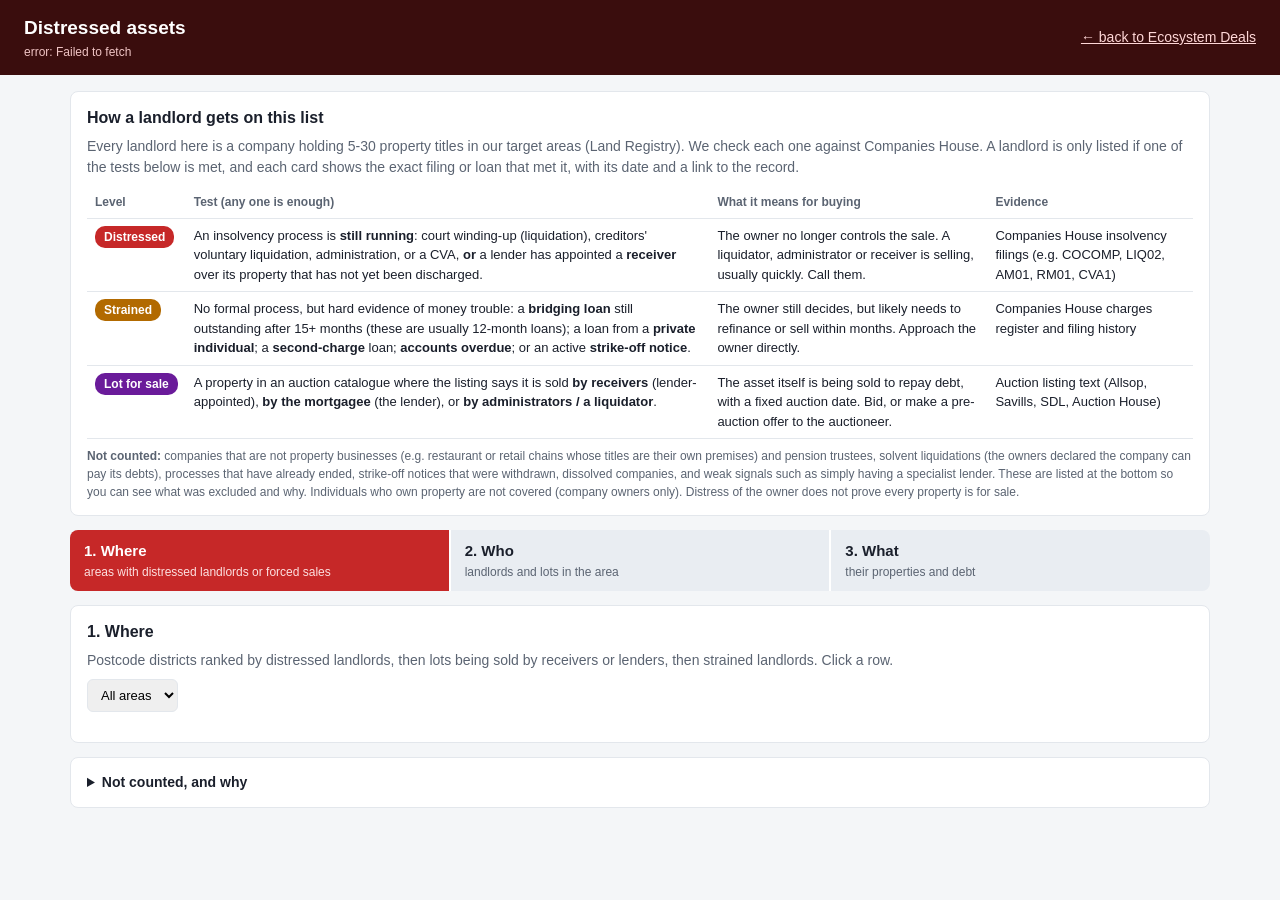
==== commit ca1f5074: "Distressed page: Where / Who / What" ====
--- a/distressed.html
+++ b/distressed.html
@@ -15,6 +15,7 @@
 .btn{display:inline-block;padding:5px 11px;border-radius:5px;border:1px solid var(--acc);color:var(--acc);background:#fff;font-size:12px;cursor:pointer;text-decoration:none;margin:6px 6px 0 0}
 .rule td:first-child{white-space:nowrap;font-weight:700}.next{margin-top:8px;padding:7px 10px;background:#eef4ff;border-radius:6px;font-size:13px}
 details summary{cursor:pointer;font-weight:600}
+.steps{display:flex;gap:0}.step{flex:1;padding:10px 14px;background:#e9edf2;color:var(--mut);border-right:2px solid #fff;cursor:pointer}.step:first-child{border-radius:8px 0 0 8px}.step:last-child{border-radius:0 8px 8px 0;border-right:0}.step b{display:block;font-size:15px;color:var(--ink)}.step.on{background:var(--bad);color:#fde0e0}.step.on b{color:#fff}.step small{display:block;font-size:12px}.hidden{display:none}#twhere tbody tr{cursor:pointer}#twhere tbody tr:hover td{background:#fff3f3}#twhere td:not(:first-child),#twhere th:not(:first-child){text-align:right}.n0{color:#b8bec8}@media(max-width:900px){.steps{flex-direction:column}}
 </style></head><body>
 <header><div><h1>Distressed assets</h1><div id="status">loading...</div></div><a href="./">← back to Ecosystem Deals</a></header>
 <main>
@@ -25,8 +26,10 @@
 <tr><td><span class="lvl s">Strained</span></td><td>No formal process, but hard evidence of money trouble: a <b>bridging loan</b> still outstanding after 15+ months (these are usually 12-month loans); a loan from a <b>private individual</b>; a <b>second-charge</b> loan; <b>accounts overdue</b>; or an active <b>strike-off notice</b>.</td><td>The owner still decides, but likely needs to refinance or sell within months. Approach the owner directly.</td><td>Companies House charges register and filing history</td></tr>
 <tr><td><span class="lvl d" style="background:#6a1b9a">Lot for sale</span></td><td>A property in an auction catalogue where the listing says it is sold <b>by receivers</b> (lender-appointed), <b>by the mortgagee</b> (the lender), or <b>by administrators / a liquidator</b>.</td><td>The asset itself is being sold to repay debt, with a fixed auction date. Bid, or make a pre-auction offer to the auctioneer.</td><td>Auction listing text (Allsop, Savills, SDL, Auction House)</td></tr></table>
 <p class="foot" style="margin:8px 0 0"><b>Not counted:</b> companies that are not property businesses (e.g. restaurant or retail chains whose titles are their own premises) and pension trustees, solvent liquidations (the owners declared the company can pay its debts), processes that have already ended, strike-off notices that were withdrawn, dissolved companies, and weak signals such as simply having a specialist lender. These are listed at the bottom so you can see what was excluded and why. Individuals who own property are not covered (company owners only). Distress of the owner does not prove every property is for sale.</p></section>
-<section class="card"><div class="tabs"><span class="tab on" data-l="d">Distressed <span id="nd"></span></span><span class="tab" data-l="s">Strained <span id="ns"></span></span><span class="tab" data-l="l">Lots for sale by receivers/lenders <span id="nl"></span></span><select id="city"><option value="">All areas</option></select></div><p class="foot" id="cover" style="margin:8px 0 0"></p></section>
-<div id="list" style="display:grid;gap:12px"></div>
+<div class="steps"><div class="step on" data-s="1"><b>1. Where</b><small>areas with distressed landlords or forced sales</small></div><div class="step" data-s="2"><b>2. Who</b><small id="s2sub">landlords and lots in the area</small></div><div class="step" data-s="3"><b>3. What</b><small id="s3sub">their properties and debt</small></div></div>
+<section id="d1" class="card"><h2>1. Where</h2><p class="mut" style="margin:0 0 8px">Postcode districts ranked by distressed landlords, then lots being sold by receivers or lenders, then strained landlords. Click a row.</p><div class="tabs" style="margin-bottom:8px"><select id="city"><option value="">All areas</option></select></div><table id="twhere"></table><p class="foot" id="cover" style="margin:8px 0 0"></p></section>
+<section id="d2" class="hidden"><div class="card"><h2 id="h2who"></h2><p class="mut" id="who_lead" style="margin:0"></p><span class="btn" id="back1">← back to areas</span></div><div id="wholist" style="display:grid;gap:12px;margin-top:12px"></div><div id="lotlist" style="display:grid;gap:12px;margin-top:12px"></div></section>
+<section id="d3" class="hidden"><div class="card"><span class="btn" id="back2">← back to landlords</span></div><div id="whatcard" style="margin-top:12px"></div></section>
 <section class="card"><details id="excl"><summary>Not counted, and why</summary><div id="exlist"></div></details></section>
 </main>
 <script>
@@ -91,20 +94,31 @@
  return '<article class="card owner '+lv+'"><div style="display:flex;justify-content:space-between;gap:10px;flex-wrap:wrap"><h3>'+esc(o.name)+' <span class="foot">'+esc(o.company_no||'')+'</span></h3><span class="lvl '+lv+'">'+(lv==='d'?'Distressed':'Strained')+'</span></div><div style="margin:4px 0;font-weight:600;color:'+(lv==='d'?'var(--bad)':'var(--warn)')+'">'+esc(one)+'</div><div class="foot">'+esc(o.districts||'')+' · '+fmtN(o.titles)+' titles in target areas · business type: '+esc(sicText(o))+(o.ch_status?' · Companies House status: '+esc(o.ch_status):'')+'</div>'+
  (lv==='d'?'<div style="margin-top:8px"><b>Why distressed:</b></div><ul class="ev">'+evs+'</ul>':'')+(ss?'<div style="margin-top:8px"><b>'+(lv==='d'?'Also':'Why strained')+':</b></div><ul class="ev">'+ss+'</ul>':'')+(lv==='s'?'<div class="next"><b>Who sells:</b> the owner (directors listed at Companies House). Likely needs to refinance or sell.</div>':'')+(ended?'<details style="margin-top:8px"><summary class="foot">Earlier processes (ended)</summary><ul class="ev">'+ended+'</ul></details>':'')+
  '<div><a class="btn" href="'+CH(o.company_no)+'" target="_blank" rel="noopener">Companies House</a><a class="btn" href="'+CH(o.company_no)+'/officers" target="_blank" rel="noopener">Directors</a><a class="btn" href="https://www.thegazette.co.uk/all-notices/notice?text='+encodeURIComponent(o.name)+'" target="_blank" rel="noopener">Gazette notices</a><span class="btn" data-k="'+esc(o.owner_key)+'">Show properties ('+fmtN(o.titles)+')</span></div><div class="props" id="p_'+esc(o.owner_key)+'"></div></article>'}
-async function showProps(k,el){const box=document.getElementById('p_'+k);if(box.innerHTML){box.innerHTML='';return}box.innerHTML='<p class="foot">loading...</p>';const [ts,cs]=await Promise.all([qall('titles?select=title_no,address,postcode,tenure,price_paid,date_added&owner_key=eq.'+encodeURIComponent(k)),qall('property_charges?select=title_no,lender,created_on,flags,charge_code&owner_key=eq.'+encodeURIComponent(k))]);
+async function showProps(k,el){const box=document.querySelector('#whatcard #p_'+CSS.escape(k))||document.getElementById('p_'+k);if(box.innerHTML&&el){box.innerHTML='';return}box.innerHTML='<p class="foot">loading...</p>';const [ts,cs]=await Promise.all([qall('titles?select=title_no,address,postcode,tenure,price_paid,date_added&owner_key=eq.'+encodeURIComponent(k)),qall('property_charges?select=title_no,lender,created_on,flags,charge_code&owner_key=eq.'+encodeURIComponent(k))]);
  box.innerHTML='<table style="margin-top:8px"><tr><th>Property (Land Registry title)</th><th>Tenure</th><th>Price paid</th><th>Loans naming this property (Companies House)</th></tr>'+ts.map(t=>{const m=cs.filter(c=>c.title_no===t.title_no);return '<tr><td>'+esc(t.address)+'<div class="foot">Title '+esc(t.title_no)+' · added '+esc(t.date_added||'')+'</div></td><td>'+esc(t.tenure||'')+'</td><td>'+(t.price_paid?'£'+fmtN(t.price_paid):'-')+'</td><td>'+(m.length?m.map(c=>esc(c.lender)+', '+fmtD(c.created_on)+(c.flags?' <b style="color:var(--warn)">'+esc(c.flags)+'</b>':'')).join('<br>'):'<span class="foot">none named (a portfolio-wide loan may still cover it)</span>')+'</td></tr>'}).join('')+'</table><p class="foot">Sources: HM Land Registry, UK companies that own property (CCOD, Oct 2026); Companies House charges register.</p>'}
-function render(){$('#city').style.display=cur==='l'?'none':'';if(cur==='l')return renderLots();const city=$('#city').value;const rows=OW.filter(o=>o.A.level===cur&&(!city||cities(o).includes(city)));rows.sort((a,b)=>cur==='d'?((b.A.ongoing[0]?.latest?.date||'')>(a.A.ongoing[0]?.latest?.date||'')?1:-1):(b.A.S.length-a.A.S.length||b.titles-a.titles));
- $('#list').innerHTML=rows.length?rows.map(card).join(''):'<div class="card">No landlords at this level'+(city?' in '+esc(city):'')+' among those checked so far.</div>';
- document.querySelectorAll('#list .btn[data-k]').forEach(b=>b.onclick=()=>showProps(b.dataset.k,b))}
-async function init(){try{const [o,c,lj]=await Promise.all([qall('owners?select=*'),qall('property_charges?select=*&distress=eq.1'),fetch('distressed_lots.json?v='+Date.now()).then(r=>r.ok?r.json():[]).catch(()=>[])]);LOTS=lj;$('#nl').textContent='('+LOTS.filter(l=>sellerOf(l).k==='c').length+')';for(const x of c)(CHG[x.owner_key]=CHG[x.owner_key]||[]).push(x);
+let OA={},SA={},PRX=null,RNT=null,curD=null;const pcdD=pc=>(pc||'').toUpperCase().trim().split(' ')[0];const cityLabel=c=>(c||'').replace('City Of ','');
+function goStep(n){document.querySelectorAll('.step').forEach(s=>s.classList.toggle('on',+s.dataset.s===n));[1,2,3].forEach(i=>$('#d'+i).classList.toggle('hidden',i!==n));window.scrollTo(0,0)}
+document.querySelectorAll('.step').forEach(s=>s.onclick=()=>{const n=+s.dataset.s;if(n===1||(n===2&&curD)||(n===3&&$('#whatcard').innerHTML))goStep(n)});
+function areaRows(){const byD={};const add=(d,k)=>{(byD[d]=byD[d]||{district:d,d:0,s:0,l:0,lp:0})[k]++};const lv={};for(const o of OW)if(o.A.level==='d'||o.A.level==='s')lv[o.owner_key]=o.A.level;
+ for(const [d,keys] of Object.entries(OA))for(const k of keys)if(lv[k])add(d,lv[k]);for(const l of LOTS){const d=pcdD(l.postcode);if(!d)continue;const k=sellerOf(l).k;if(k==='c')add(d,'l');else if(k==='p')add(d,'lp')}
+ return Object.values(byD).map(r=>{const p=PRX&&PRX.districts[r.district];r.city=SA[r.district]||(p&&p.city)||(LOTS.find(l=>pcdD(l.postcode)===r.district)||{}).town||'';const RA={'Manchester':'Manchester','Cheltenham':'Cheltenham','City Of Bristol':'Bristol, City of'};const rr=RNT&&RNT.areas[RA[r.city]];r.flat2=p&&p.flat2;r.gy=rr&&r.flat2?rr.b2*12/r.flat2:null;return r}).filter(r=>r.d||r.s||r.l)}
+function renderWhere(){const city=$('#city').value;const rows=areaRows().filter(r=>!city||cityLabel(r.city)===city).sort((a,b)=>b.d-a.d||b.l-a.l||b.s-a.s);const n=v=>'<td class="'+(v?'':'n0')+'">'+(v||0)+'</td>';
+ $('#twhere').innerHTML='<thead><tr><th>Area</th><th>Distressed landlords</th><th>Lots sold by receivers/lenders</th><th>Strained landlords</th><th>2-bed flat sold £</th><th>Gross yield (2-bed)</th></tr></thead><tbody>'+rows.map((r,i)=>'<tr data-i="'+i+'"><td><b>'+esc(r.district)+'</b> <span class="foot">'+esc(cityLabel(r.city))+'</span></td>'+n(r.d)+n(r.l)+n(r.s)+'<td>'+(r.flat2?'£'+fmtN(r.flat2):'<span class="n0">-</span>')+'</td><td>'+(r.gy?(r.gy*100).toFixed(1)+'%':'<span class="n0">-</span>')+'</td></tr>').join('')+'</tbody>';
+ $('#twhere').querySelectorAll('tbody tr').forEach(tr=>tr.onclick=()=>pickArea(rows[+tr.dataset.i]))}
+function pickArea(r){curD=r.district;$('#s2sub').textContent=r.district+' '+cityLabel(r.city);$('#h2who').textContent='2. Who: '+r.district+' ('+cityLabel(r.city)+')';$('#who_lead').textContent=r.d+' distressed and '+r.s+' strained landlords own property here; '+r.l+' lots are being sold here by receivers or lenders. Each card shows exactly what was found and where. Click "See properties" to go to step 3.';
+ const keys=new Set(OA[r.district]||[]);const os=OW.filter(o=>keys.has(o.owner_key)&&(o.A.level==='d'||o.A.level==='s')).sort((a,b)=>(a.A.level===b.A.level?0:a.A.level==='d'?-1:1)||b.A.S.length-a.A.S.length);
+ $('#wholist').innerHTML=os.length?'<h3>Landlords</h3>'+os.map(card).join(''):'';$('#wholist').querySelectorAll('.btn[data-k]').forEach(b=>{b.textContent='See properties →';b.onclick=()=>pickOwner(OW.find(o=>o.owner_key===b.dataset.k))});
+ const ls=LOTS.filter(l=>pcdD(l.postcode)===r.district&&sellerOf(l).k!=='x');$('#lotlist').innerHTML=ls.length?'<h3>Lots for sale here</h3>'+ls.sort((a,b)=>(sellerOf(a).k==='c'?0:1)-(sellerOf(b).k==='c'?0:1)).map(lotCard).join(''):'';goStep(2)}
+function pickOwner(o){$('#s3sub').textContent=o.name;$('#whatcard').innerHTML='<h2 style="margin:0 0 8px">3. What: '+esc(o.name)+'</h2>'+card(o);const b=$('#whatcard .btn[data-k]');if(b)b.remove();showProps(o.owner_key);goStep(3)}
+$('#back1').onclick=()=>goStep(1);$('#back2').onclick=()=>goStep(2);$('#city').onchange=renderWhere;
+async function init(){try{const J=f=>fetch(f+'?v='+Date.now()).then(r=>r.ok?r.json():null).catch(()=>null);const [o,c,lj,oa,sa,prx,rnt]=await Promise.all([qall('owners?select=*'),qall('property_charges?select=*&distress=eq.1'),J('distressed_lots.json'),J('owner_areas.json'),qall('subareas?select=district,city'),J('prices.json'),J('rents.json')]);LOTS=lj||[];OA=oa||{};for(const s of sa)SA[s.district]=s.city;PRX=prx;RNT=rnt;for(const x of c)(CHG[x.owner_key]=CHG[x.owner_key]||[]).push(x);
  const checked=o.filter(x=>x.distress_class&&x.distress_class!=='unknown');for(const x of checked){x.A=analyse(x,CHG[x.owner_key]);const t=ownerType(x);if(x.A.level!=='x'&&t!=='property'){const was=x.A.level==='d'?'distressed':'strained';x.A.why=(t==='trustee'?'Pension trustee: it holds property for pension members, so its signals do not mean those properties are distressed. Would have been ':'Not a property company: Companies House business type is '+sicText(x)+'. Its titles are probably its own shops or premises, not rental homes. Would have been ')+was+'.';x.A.level='x'}}OW=checked;
- const nd=OW.filter(x=>x.A.level==='d').length,ns=OW.filter(x=>x.A.level==='s').length;$('#nd').textContent='('+nd+')';$('#ns').textContent='('+ns+')';
+ const nd=OW.filter(x=>x.A.level==='d').length,ns=OW.filter(x=>x.A.level==='s').length;
  $('#status').textContent='live · '+nd+' distressed · '+ns+' strained · '+checked.length.toLocaleString('en-GB')+' of '+o.length.toLocaleString('en-GB')+' company landlords checked';
  $('#cover').textContent='Companies House has been checked for '+checked.length.toLocaleString('en-GB')+' of '+o.length.toLocaleString('en-GB')+' company landlords. Unchecked landlords are not shown, so this list is not yet complete.';
- for(const ct of [...new Set(OW.filter(x=>x.A.level!=='x').flatMap(cities))].sort()){const op=document.createElement('option');op.textContent=ct;$('#city').appendChild(op)}
+ for(const ct of [...new Set(areaRows().map(r=>cityLabel(r.city)).filter(Boolean))].sort()){const op=document.createElement('option');op.textContent=ct;$('#city').appendChild(op)}
  const ex=OW.filter(x=>x.A.level==='x'&&x.A.why);const grp={};for(const x of ex){const k=x.A.why.split(':')[0].split('.')[0];(grp[k]=grp[k]||[]).push(x)}
  $('#exlist').innerHTML=Object.entries(grp).map(([k,v])=>'<details style="margin:8px 0"><summary>'+esc(k)+' ('+v.length+')</summary><p class="foot">'+esc(v[0].A.why.replace(/^Insolvency process has ended:.*/,'An insolvency process existed but has formally ended (final account, dissolution or administration exit).'))+'</p>'+v.slice(0,200).map(x=>'<div class="foot">'+esc(x.name)+' · '+esc(x.districts||'')+' · <a href="'+CH(x.company_no)+'/filing-history" target="_blank" rel="noopener">filings</a>'+(k.startsWith('Insolvency')?' · '+esc(x.A.why.replace('Insolvency process has ended: ','')):k.startsWith('Not a property')?' · SIC '+esc(sicText(x))+' · '+esc(x.A.why.match(/Would have been (\w+)/)?.[1]||''):k.startsWith('Pension')?' · '+esc(x.A.why.match(/Would have been (\w+)/)?.[1]||''):'')+'</div>').join('')+'</details>').join('')+'<p class="foot">Also not shown: landlords whose only signal is a specialist lender or a recent new loan (common in normal buy-to-let), and landlords with no signal.</p>';
- render()}catch(e){$('#status').textContent='error: '+e.message}}
-document.querySelectorAll('.tab').forEach(t=>t.onclick=()=>{cur=t.dataset.l;document.querySelectorAll('.tab').forEach(x=>x.classList.toggle('on',x===t));render()});$('#city').onchange=render;
+ renderWhere()}catch(e){$('#status').textContent='error: '+e.message}}
 init();
 </script></body></html>
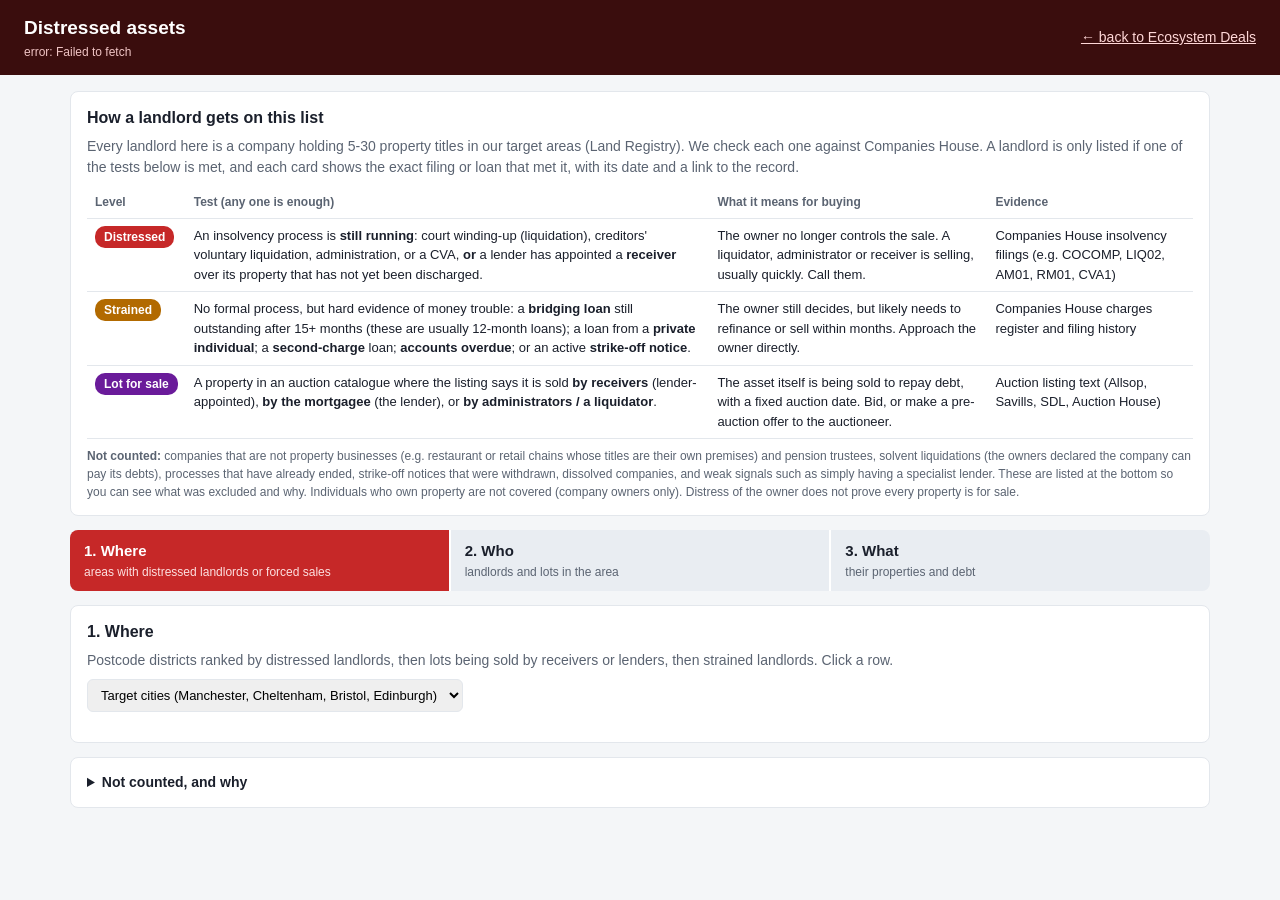
==== commit a1f94dcf: "Distressed: default to target cities" ====
--- a/distressed.html
+++ b/distressed.html
@@ -27,7 +27,7 @@
 <tr><td><span class="lvl d" style="background:#6a1b9a">Lot for sale</span></td><td>A property in an auction catalogue where the listing says it is sold <b>by receivers</b> (lender-appointed), <b>by the mortgagee</b> (the lender), or <b>by administrators / a liquidator</b>.</td><td>The asset itself is being sold to repay debt, with a fixed auction date. Bid, or make a pre-auction offer to the auctioneer.</td><td>Auction listing text (Allsop, Savills, SDL, Auction House)</td></tr></table>
 <p class="foot" style="margin:8px 0 0"><b>Not counted:</b> companies that are not property businesses (e.g. restaurant or retail chains whose titles are their own premises) and pension trustees, solvent liquidations (the owners declared the company can pay its debts), processes that have already ended, strike-off notices that were withdrawn, dissolved companies, and weak signals such as simply having a specialist lender. These are listed at the bottom so you can see what was excluded and why. Individuals who own property are not covered (company owners only). Distress of the owner does not prove every property is for sale.</p></section>
 <div class="steps"><div class="step on" data-s="1"><b>1. Where</b><small>areas with distressed landlords or forced sales</small></div><div class="step" data-s="2"><b>2. Who</b><small id="s2sub">landlords and lots in the area</small></div><div class="step" data-s="3"><b>3. What</b><small id="s3sub">their properties and debt</small></div></div>
-<section id="d1" class="card"><h2>1. Where</h2><p class="mut" style="margin:0 0 8px">Postcode districts ranked by distressed landlords, then lots being sold by receivers or lenders, then strained landlords. Click a row.</p><div class="tabs" style="margin-bottom:8px"><select id="city"><option value="">All areas</option></select></div><table id="twhere"></table><p class="foot" id="cover" style="margin:8px 0 0"></p></section>
+<section id="d1" class="card"><h2>1. Where</h2><p class="mut" style="margin:0 0 8px">Postcode districts ranked by distressed landlords, then lots being sold by receivers or lenders, then strained landlords. Click a row.</p><div class="tabs" style="margin-bottom:8px"><select id="city"><option value="__t">Target cities (Manchester, Cheltenham, Bristol, Edinburgh)</option><option>Manchester</option><option>Cheltenham</option><option>Bristol</option><option>Edinburgh</option><option value="">All scanned areas</option></select></div><table id="twhere"></table><p class="foot" id="cover" style="margin:8px 0 0"></p></section>
 <section id="d2" class="hidden"><div class="card"><h2 id="h2who"></h2><p class="mut" id="who_lead" style="margin:0"></p><span class="btn" id="back1">← back to areas</span></div><div id="wholist" style="display:grid;gap:12px;margin-top:12px"></div><div id="lotlist" style="display:grid;gap:12px;margin-top:12px"></div></section>
 <section id="d3" class="hidden"><div class="card"><span class="btn" id="back2">← back to landlords</span></div><div id="whatcard" style="margin-top:12px"></div></section>
 <section class="card"><details id="excl"><summary>Not counted, and why</summary><div id="exlist"></div></details></section>
@@ -102,7 +102,7 @@
 function areaRows(){const byD={};const add=(d,k)=>{(byD[d]=byD[d]||{district:d,d:0,s:0,l:0,lp:0})[k]++};const lv={};for(const o of OW)if(o.A.level==='d'||o.A.level==='s')lv[o.owner_key]=o.A.level;
  for(const [d,keys] of Object.entries(OA))for(const k of keys)if(lv[k])add(d,lv[k]);for(const l of LOTS){const d=pcdD(l.postcode);if(!d)continue;const k=sellerOf(l).k;if(k==='c')add(d,'l');else if(k==='p')add(d,'lp')}
  return Object.values(byD).map(r=>{const p=PRX&&PRX.districts[r.district];r.city=SA[r.district]||(p&&p.city)||(LOTS.find(l=>pcdD(l.postcode)===r.district)||{}).town||'';const RA={'Manchester':'Manchester','Cheltenham':'Cheltenham','City Of Bristol':'Bristol, City of'};const rr=RNT&&RNT.areas[RA[r.city]];r.flat2=p&&p.flat2;r.gy=rr&&r.flat2?rr.b2*12/r.flat2:null;return r}).filter(r=>r.d||r.s||r.l)}
-function renderWhere(){const city=$('#city').value;const rows=areaRows().filter(r=>!city||cityLabel(r.city)===city).sort((a,b)=>b.d-a.d||b.l-a.l||b.s-a.s);const n=v=>'<td class="'+(v?'':'n0')+'">'+(v||0)+'</td>';
+function renderWhere(){const city=$('#city').value;const TG=['Manchester','Cheltenham','Bristol','Edinburgh'];const rows=areaRows().filter(r=>!city||(city==='__t'?TG.includes(cityLabel(r.city)):cityLabel(r.city)===city)).sort((a,b)=>b.d-a.d||b.l-a.l||b.s-a.s);const n=v=>'<td class="'+(v?'':'n0')+'">'+(v||0)+'</td>';
  $('#twhere').innerHTML='<thead><tr><th>Area</th><th>Distressed landlords</th><th>Lots sold by receivers/lenders</th><th>Strained landlords</th><th>2-bed flat sold £</th><th>Gross yield (2-bed)</th></tr></thead><tbody>'+rows.map((r,i)=>'<tr data-i="'+i+'"><td><b>'+esc(r.district)+'</b> <span class="foot">'+esc(cityLabel(r.city))+'</span></td>'+n(r.d)+n(r.l)+n(r.s)+'<td>'+(r.flat2?'£'+fmtN(r.flat2):'<span class="n0">-</span>')+'</td><td>'+(r.gy?(r.gy*100).toFixed(1)+'%':'<span class="n0">-</span>')+'</td></tr>').join('')+'</tbody>';
  $('#twhere').querySelectorAll('tbody tr').forEach(tr=>tr.onclick=()=>pickArea(rows[+tr.dataset.i]))}
 function pickArea(r){curD=r.district;$('#s2sub').textContent=r.district+' '+cityLabel(r.city);$('#h2who').textContent='2. Who: '+r.district+' ('+cityLabel(r.city)+')';$('#who_lead').textContent=r.d+' distressed and '+r.s+' strained landlords own property here; '+r.l+' lots are being sold here by receivers or lenders. Each card shows exactly what was found and where. Click "See properties" to go to step 3.';
@@ -116,7 +116,7 @@
  const nd=OW.filter(x=>x.A.level==='d').length,ns=OW.filter(x=>x.A.level==='s').length;
  $('#status').textContent='live · '+nd+' distressed · '+ns+' strained · '+checked.length.toLocaleString('en-GB')+' of '+o.length.toLocaleString('en-GB')+' company landlords checked';
  $('#cover').textContent='Companies House has been checked for '+checked.length.toLocaleString('en-GB')+' of '+o.length.toLocaleString('en-GB')+' company landlords. Unchecked landlords are not shown, so this list is not yet complete.';
- for(const ct of [...new Set(areaRows().map(r=>cityLabel(r.city)).filter(Boolean))].sort()){const op=document.createElement('option');op.textContent=ct;$('#city').appendChild(op)}
+
  const ex=OW.filter(x=>x.A.level==='x'&&x.A.why);const grp={};for(const x of ex){const k=x.A.why.split(':')[0].split('.')[0];(grp[k]=grp[k]||[]).push(x)}
  $('#exlist').innerHTML=Object.entries(grp).map(([k,v])=>'<details style="margin:8px 0"><summary>'+esc(k)+' ('+v.length+')</summary><p class="foot">'+esc(v[0].A.why.replace(/^Insolvency process has ended:.*/,'An insolvency process existed but has formally ended (final account, dissolution or administration exit).'))+'</p>'+v.slice(0,200).map(x=>'<div class="foot">'+esc(x.name)+' · '+esc(x.districts||'')+' · <a href="'+CH(x.company_no)+'/filing-history" target="_blank" rel="noopener">filings</a>'+(k.startsWith('Insolvency')?' · '+esc(x.A.why.replace('Insolvency process has ended: ','')):k.startsWith('Not a property')?' · SIC '+esc(sicText(x))+' · '+esc(x.A.why.match(/Would have been (\w+)/)?.[1]||''):k.startsWith('Pension')?' · '+esc(x.A.why.match(/Would have been (\w+)/)?.[1]||''):'')+'</div>').join('')+'</details>').join('')+'<p class="foot">Also not shown: landlords whose only signal is a specialist lender or a recent new loan (common in normal buy-to-let), and landlords with no signal.</p>';
  renderWhere()}catch(e){$('#status').textContent='error: '+e.message}}
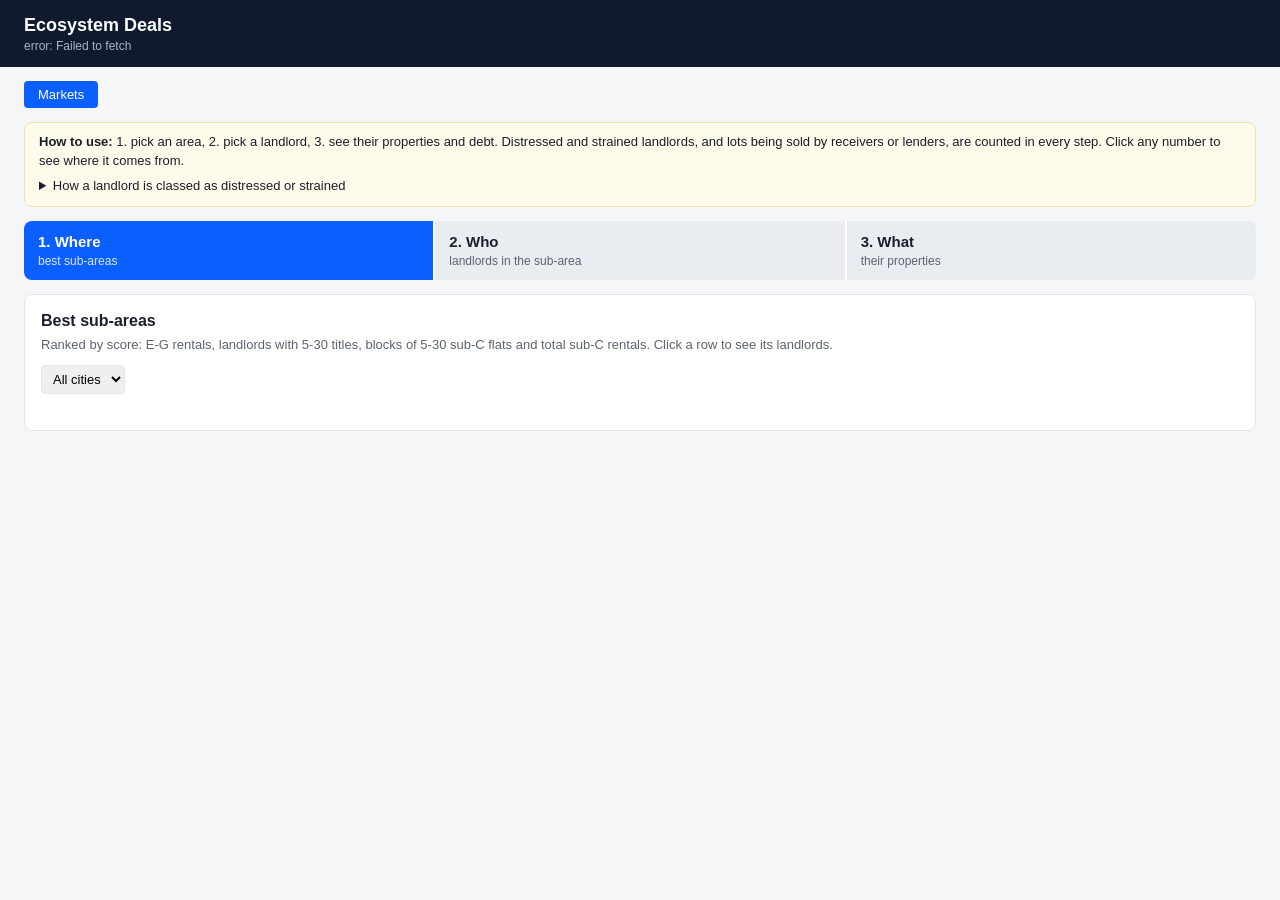
==== commit 098eda1f: "Merge distressed assets into Where/Who/What" ====
--- a/distressed.html
+++ b/distressed.html
@@ -1,124 +1 @@
-<!DOCTYPE html><html lang="en"><head><meta charset="utf-8"><title>Distressed assets · Ecosystem Deals</title><meta name="viewport" content="width=device-width,initial-scale=1">
-<style>
-:root{--bg:#f4f6f8;--card:#fff;--ink:#1a1f2b;--mut:#5b6472;--line:#e3e7ec;--acc:#0b5fff;--good:#1a9c5b;--bad:#c62828;--warn:#b26a00}
-*{box-sizing:border-box}body{margin:0;font:14px/1.5 -apple-system,Segoe UI,Roboto,Helvetica,Arial,sans-serif;color:var(--ink);background:var(--bg)}
-header{background:#3a0d0d;color:#fff;padding:14px 24px;display:flex;flex-wrap:wrap;gap:12px;align-items:center;justify-content:space-between}header h1{font-size:19px;margin:0}header a{color:#ffd7d7}#status{color:#f0c4c4;font-size:12px}
-main{max-width:1180px;margin:0 auto;padding:16px 20px;display:grid;gap:14px}.card{background:var(--card);border:1px solid var(--line);border-radius:8px;padding:14px 16px}
-h2{font-size:16px;margin:0 0 6px}h3{font-size:15px;margin:0}.mut{color:var(--mut)}.foot{font-size:12px;color:var(--mut)}
-table{width:100%;border-collapse:collapse;font-size:13px}th,td{padding:7px 8px;border-bottom:1px solid var(--line);text-align:left;vertical-align:top}th{color:var(--mut);font-size:12px}
-.lvl{display:inline-block;padding:2px 9px;border-radius:10px;font-size:12px;font-weight:700;color:#fff}.lvl.d{background:var(--bad)}.lvl.s{background:var(--warn)}.lvl.x{background:#8a94a3}
-.tabs{display:flex;gap:8px;flex-wrap:wrap;align-items:center}.tab{padding:8px 14px;border-radius:6px;border:1px solid var(--line);background:#fff;cursor:pointer;font-weight:600}.tab.on{background:var(--ink);color:#fff;border-color:var(--ink)}
-select{padding:7px 9px;border:1px solid var(--line);border-radius:6px;font-size:13px}
-.owner{border-left:4px solid var(--line)}.owner.d{border-left-color:var(--bad)}.owner.s{border-left-color:var(--warn)}
-.ev{margin:8px 0 0;padding:0;list-style:none}.ev li{padding:7px 10px;margin:6px 0;background:#fafbfc;border:1px solid var(--line);border-radius:6px}.ev b{display:block}
-.src{font-size:12px;color:var(--mut)}.src a{color:var(--acc)}.ongoing{color:var(--bad);font-weight:700}.ended{color:var(--good);font-weight:700}
-.btn{display:inline-block;padding:5px 11px;border-radius:5px;border:1px solid var(--acc);color:var(--acc);background:#fff;font-size:12px;cursor:pointer;text-decoration:none;margin:6px 6px 0 0}
-.rule td:first-child{white-space:nowrap;font-weight:700}.next{margin-top:8px;padding:7px 10px;background:#eef4ff;border-radius:6px;font-size:13px}
-details summary{cursor:pointer;font-weight:600}
-.steps{display:flex;gap:0}.step{flex:1;padding:10px 14px;background:#e9edf2;color:var(--mut);border-right:2px solid #fff;cursor:pointer}.step:first-child{border-radius:8px 0 0 8px}.step:last-child{border-radius:0 8px 8px 0;border-right:0}.step b{display:block;font-size:15px;color:var(--ink)}.step.on{background:var(--bad);color:#fde0e0}.step.on b{color:#fff}.step small{display:block;font-size:12px}.hidden{display:none}#twhere tbody tr{cursor:pointer}#twhere tbody tr:hover td{background:#fff3f3}#twhere td:not(:first-child),#twhere th:not(:first-child){text-align:right}.n0{color:#b8bec8}@media(max-width:900px){.steps{flex-direction:column}}
-</style></head><body>
-<header><div><h1>Distressed assets</h1><div id="status">loading...</div></div><a href="./">← back to Ecosystem Deals</a></header>
-<main>
-<section class="card"><h2>How a landlord gets on this list</h2>
-<p class="mut" style="margin:0 0 8px">Every landlord here is a company holding 5-30 property titles in our target areas (Land Registry). We check each one against Companies House. A landlord is only listed if one of the tests below is met, and each card shows the exact filing or loan that met it, with its date and a link to the record.</p>
-<table class="rule"><tr><th>Level</th><th>Test (any one is enough)</th><th>What it means for buying</th><th>Evidence</th></tr>
-<tr><td><span class="lvl d">Distressed</span></td><td>An insolvency process is <b>still running</b>: court winding-up (liquidation), creditors' voluntary liquidation, administration, or a CVA, <b>or</b> a lender has appointed a <b>receiver</b> over its property that has not yet been discharged.</td><td>The owner no longer controls the sale. A liquidator, administrator or receiver is selling, usually quickly. Call them.</td><td>Companies House insolvency filings (e.g. COCOMP, LIQ02, AM01, RM01, CVA1)</td></tr>
-<tr><td><span class="lvl s">Strained</span></td><td>No formal process, but hard evidence of money trouble: a <b>bridging loan</b> still outstanding after 15+ months (these are usually 12-month loans); a loan from a <b>private individual</b>; a <b>second-charge</b> loan; <b>accounts overdue</b>; or an active <b>strike-off notice</b>.</td><td>The owner still decides, but likely needs to refinance or sell within months. Approach the owner directly.</td><td>Companies House charges register and filing history</td></tr>
-<tr><td><span class="lvl d" style="background:#6a1b9a">Lot for sale</span></td><td>A property in an auction catalogue where the listing says it is sold <b>by receivers</b> (lender-appointed), <b>by the mortgagee</b> (the lender), or <b>by administrators / a liquidator</b>.</td><td>The asset itself is being sold to repay debt, with a fixed auction date. Bid, or make a pre-auction offer to the auctioneer.</td><td>Auction listing text (Allsop, Savills, SDL, Auction House)</td></tr></table>
-<p class="foot" style="margin:8px 0 0"><b>Not counted:</b> companies that are not property businesses (e.g. restaurant or retail chains whose titles are their own premises) and pension trustees, solvent liquidations (the owners declared the company can pay its debts), processes that have already ended, strike-off notices that were withdrawn, dissolved companies, and weak signals such as simply having a specialist lender. These are listed at the bottom so you can see what was excluded and why. Individuals who own property are not covered (company owners only). Distress of the owner does not prove every property is for sale.</p></section>
-<div class="steps"><div class="step on" data-s="1"><b>1. Where</b><small>areas with distressed landlords or forced sales</small></div><div class="step" data-s="2"><b>2. Who</b><small id="s2sub">landlords and lots in the area</small></div><div class="step" data-s="3"><b>3. What</b><small id="s3sub">their properties and debt</small></div></div>
-<section id="d1" class="card"><h2>1. Where</h2><p class="mut" style="margin:0 0 8px">Postcode districts ranked by distressed landlords, then lots being sold by receivers or lenders, then strained landlords. Click a row.</p><div class="tabs" style="margin-bottom:8px"><select id="city"><option value="__t">Target cities (Manchester, Cheltenham, Bristol, Edinburgh)</option><option>Manchester</option><option>Cheltenham</option><option>Bristol</option><option>Edinburgh</option><option value="">All scanned areas</option></select></div><table id="twhere"></table><p class="foot" id="cover" style="margin:8px 0 0"></p></section>
-<section id="d2" class="hidden"><div class="card"><h2 id="h2who"></h2><p class="mut" id="who_lead" style="margin:0"></p><span class="btn" id="back1">← back to areas</span></div><div id="wholist" style="display:grid;gap:12px;margin-top:12px"></div><div id="lotlist" style="display:grid;gap:12px;margin-top:12px"></div></section>
-<section id="d3" class="hidden"><div class="card"><span class="btn" id="back2">← back to landlords</span></div><div id="whatcard" style="margin-top:12px"></div></section>
-<section class="card"><details id="excl"><summary>Not counted, and why</summary><div id="exlist"></div></details></section>
-</main>
-<script>
-const SUPA_URL='https://kkdfprhrgxbkydqeifgz.supabase.co',SUPA_KEY='eyJhbGciOiJIUzI1NiIsInR5cCI6IkpXVCJ9.eyJpc3MiOiJzdXBhYmFzZSIsInJlZiI6ImtrZGZwcmhyZ3hia3lkcWVpZmd6Iiwicm9sZSI6ImFub24iLCJpYXQiOjE3OTE3OTgzMDEsImV4cCI6MjEwNzM3NDMwMX0.dd32w-wmLe1vlwzPwZsTpoGra3cFghE2bb5LGorJjJM';const $=s=>document.querySelector(s);
-const esc=s=>String(s??'').replace(/[&<>"']/g,c=>({'&':'&amp;','<':'&lt;','>':'&gt;','"':'&quot;',"'":'&#39;'}[c]));
-async function qall(path,size=1000){let out=[],from=0;for(;;){const r=await fetch(SUPA_URL+'/rest/v1/'+path,{headers:{apikey:SUPA_KEY,Authorization:'Bearer '+SUPA_KEY,Range:from+'-'+(from+size-1)}});if(!r.ok)throw new Error(path.split('?')[0]+' '+r.status);const j=await r.json();out=out.concat(j);if(j.length<size)break;from+=size}return out}
-const TODAY=new Date();const fmtD=d=>d?new Date(d+'T00:00:00').toLocaleDateString('en-GB',{day:'numeric',month:'short',year:'numeric'}):'';const monthsAgo=d=>Math.round((TODAY-new Date(d+'T00:00:00'))/2629800000);
-const fmtN=n=>n==null?'-':Math.round(n).toLocaleString('en-GB');
-const CH=no=>{no=String(no||'');return 'https://find-and-update.company-information.service.gov.uk/company/'+(/^\d+$/.test(no)?no.padStart(8,'0'):no.toUpperCase())};
-const CODE={COCOMP:'Court winding-up order made',WU04:'Liquidator appointed (court winding-up)',WU07:'Liquidator progress report (court winding-up)',WU15:'Liquidator final account (court winding-up)','600':'Liquidator appointed (voluntary)',LIQ01:'Declaration of solvency (solvent liquidation)',LIQ02:'Statement of affairs (insolvent voluntary liquidation)',LIQ03:'Liquidator progress report',LIQ13:'Final meeting (solvent liquidation)',LIQ14:'Final meeting (creditors liquidation)',LIQ10:'Liquidator removed by court',AM01:'Administrator appointed',AM02:'Statement of affairs (administration)',AM03:'Administrator proposals',AM06:'Administrator proposals approved',AM07:'Creditors decision (administration)',AM10:'Administrator progress report',AM11:'Replacement administrator appointed',AM15:'Administrator resigned',AM16:'Administrator removed',AM19:'Administration extended',AM22:'Administration ended, moved to creditors liquidation',AM23:'Administration ended, moving to dissolution','2.24B':'Administrator progress report','2.34B':'Administration ended, moved to creditors liquidation','2.35B':'Administration ended, moving to dissolution','2.16B':'Statement of affairs (administration)',RM01:'Receiver appointed by a lender',RM02:'Receiver stopped acting',REC2:'Receiver accounts filed','3.6':'Receiver accounts filed',CVA1:'Company voluntary arrangement (CVA) approved',CVA3:'CVA supervisor report',CVA4:'CVA completed',NDISC:'Liquidator disclaimed property (gave up an onerous asset)',GAZ1:'First Gazette notice: compulsory strike-off proposed','GAZ1(A)':'First Gazette notice: voluntary strike-off',DISS40:'Strike-off stopped (filings brought up to date)','DISS16(SOAS)':'Strike-off suspended (objection)',GAZ2:'Company dissolved','GAZ2(A)':'Company dissolved (voluntary)',DS01:'Directors applied to strike off',DS02:'Strike-off application withdrawn',COM1:'Creditors committee formed',RT01:'Company restored to the register'};
-const human=f=>CODE[f.code]||f.desc.replace(/-/g,' ');
-function parseF(s){return (s||'').split(' | ').map(x=>x.trim()).filter(Boolean).map(x=>{const m=x.match(/^(\d{4}-\d{2}-\d{2})\s+(\S+)\s*(.*)$/);return m?{date:m[1],code:m[2],desc:m[3]}:null}).filter(Boolean).sort((a,b)=>a.date<b.date?-1:1)}
-function proc(name,fs,endCodes,seller){if(!fs.length)return null;const end=fs.filter(x=>endCodes.includes(x.code)).pop();return {name,start:fs[0],latest:fs[fs.length-1],end,ongoing:!end,events:fs,seller}}
-function analyse(o,charges){const f=parseF(o.insolvency_filings),st=(o.ch_status||'').toLowerCase(),P=[];const pick=re=>f.filter(x=>re.test(x.code));
- const solvent=f.some(x=>x.code==='LIQ01'||x.code==='LIQ13');
- const comp=proc('Court winding-up (compulsory liquidation)',pick(/^(COCOMP|WU\d+)$/),['WU15','GAZ2'],'The liquidator (or Official Receiver) controls and sells the assets. Their name is in the WU04 filing.');if(comp)P.push(comp);
- const adm=proc('Administration',pick(/^(AM\d+|2\.\d+B)$/),['AM22','AM23','2.34B','2.35B','AM15'],'The administrator controls and sells the assets. Their name is in the AM01 filing.');if(adm)P.push(adm);
- if(!solvent){const cvEv=pick(/^(LIQ02|600|LIQ03|LIQ14|LIQ10|AM22|2\.34B)$/);const confirmed=cvEv.some(x=>/^(LIQ02|LIQ14|AM22|2\.34B)$/.test(x.code));const cvl=proc(confirmed?"Creditors' voluntary liquidation (insolvent)":'Voluntary liquidation (solvency not yet confirmed: no LIQ01 solvency declaration or LIQ02 statement of affairs found)',pick(/^(LIQ02|600|LIQ03|LIQ14|LIQ10)$/).concat(pick(/^(AM22|2\.34B)$/)).sort((a,b)=>a.date<b.date?-1:1),['LIQ14','GAZ2'],'The liquidator controls and sells the assets. Their name is in the 600 / LIQ02 filing.');if(cvl)P.push(cvl)}
- const rm1=pick(/^RM01$/),rm2=pick(/^RM02$/);if(rm1.length||st==='receivership'){const ev=pick(/^(RM01|RM02|REC2|3\.6)$/);const ongoing=rm1.length>rm2.length||(st==='receivership'&&!rm1.length);P.push({name:'Lender-appointed receiver',start:ev[0]||null,latest:ev[ev.length-1]||null,end:ongoing?null:rm2[rm2.length-1],ongoing,events:ev,seller:'The lender\'s receiver controls the charged properties and will sell them. Their name is in the RM01 filing.',note:rm1.length?rm1.length+' receiver appointment(s), '+rm2.length+' discharged':'Company status at Companies House is "receivership"'})}
- const cva=proc('Company voluntary arrangement (CVA)',pick(/^CVA\d$/),['CVA4'],'The company still runs itself under a deal with creditors; the owner may sell to fund CVA payments. The supervisor is named in CVA1.');if(cva)P.push(cva);
- if(!P.length&&/liquidation|administration|voluntary-arrangement|insolvency-proceedings/.test(st)&&!solvent)P.push({name:'Status at Companies House: '+st,ongoing:true,events:[],seller:'Check the insolvency tab at Companies House for the office-holder.'});
- const ongoing=P.filter(p=>p.ongoing);
- // strain triggers with evidence
- const S=[];const cs=charges||[];
- for(const c of cs){const fl=c.flags||'';const where=c.address||((c.particulars||'').trim()?c.particulars.trim():'not named on the charge');const base=' from <b>'+esc(c.lender)+'</b>, registered '+fmtD(c.created_on)+', still outstanding. Secured on: '+esc(where)+'.';
-  if(/bridging/.test(fl))S.push({t:'Bridging loan '+(c.age_months||monthsAgo(c.created_on))+' months old',d:'Specialist/bridging lender'+base+' Bridging loans usually run 12 months, so this one has likely overrun (the real repayment date is not public).',src:'Charge '+esc(c.charge_code||''),link:CH(o.company_no)+'/charges'});
-  if(/private individual/.test(fl))S.push({t:'Loan from a private individual',d:'Charge in favour of a named person'+base+' Borrowing from individuals is usually a last resort when banks will not lend.',src:'Charge '+esc(c.charge_code||''),link:CH(o.company_no)+'/charges'});
-  if(/second charge/.test(fl))S.push({t:'Second-charge loan',d:'Second-ranking secured loan'+base+' Extra borrowing behind the main mortgage.',src:'Charge '+esc(c.charge_code||''),link:CH(o.company_no)+'/charges'})}
- const counted={b:S.filter(x=>/^Bridging/.test(x.t)).length,p:S.filter(x=>/private/.test(x.t)).length,s:S.filter(x=>/Second/.test(x.t)).length};
- if(o.charges_bridging_overdue>counted.b)S.push({t:(o.charges_bridging_overdue-counted.b)+' more bridging loan(s) 15+ months old',d:'Counted on the charges register; property not identified.',src:'Charges register',link:CH(o.company_no)+'/charges'});
- if(o.charges_private_lender>counted.p)S.push({t:(o.charges_private_lender-counted.p)+' more loan(s) from private individuals',d:'Counted on the charges register; property not identified.',src:'Charges register',link:CH(o.company_no)+'/charges'});
- if(o.charges_second>counted.s)S.push({t:(o.charges_second-counted.s)+' more second-charge loan(s)',d:'Counted on the charges register.',src:'Charges register',link:CH(o.company_no)+'/charges'});
- if(o.accounts_overdue)S.push({t:'Accounts overdue',d:'Annual accounts were due '+(o.accounts_next_due?fmtD(o.accounts_next_due):'(date not recorded)')+' and have not been filed. Late accounts often mean an accountant has not been paid or the figures are bad.',src:'Company profile',link:CH(o.company_no)});
- const g1=f.filter(x=>x.code==='GAZ1').pop(),stop=f.filter(x=>/^(DISS40|DISS16\(SOAS\)|RT01)$/.test(x.code)).pop();
- if(g1&&(!stop||stop.date<g1.date)&&monthsAgo(g1.date)<=12&&st==='active')S.push({t:'Strike-off notice active',d:'First Gazette notice for compulsory strike-off on '+fmtD(g1.date)+' (usually for missing filings) and it has not been stopped. If struck off, the property passes to the Crown.',src:'Filing GAZ1, '+fmtD(g1.date),link:CH(o.company_no)+'/filing-history'});
- let level='x',why='';
- if(ongoing.length)level='d';else if(S.length&&!/dissolved|converted-closed/.test(st))level='s';
- else if(solvent)why='Solvent liquidation: the directors declared the company can pay all its debts (LIQ01). The company is being closed by choice, not distress.';
- else if(P.length)why='Insolvency process has ended: '+P.map(p=>p.name+' ('+(p.end?human(p.end)+' '+fmtD(p.end.date):'ended')+')').join('; ')+'.';
- else if(/dissolved/.test(st))why='Company dissolved. Any property it still owned usually passes to the Crown (bona vacantia).';
- else if(f.some(x=>x.code==='GAZ1'))why='Strike-off notice(s) were withdrawn once filings were brought up to date (DISS40). Not counted.';
- return {level,P,ongoing,S,why}}
-const SICN={'68100':'buying and selling own property','68201':'renting social housing','68202':'letting holiday/short-stay property','68209':'letting own property','68310':'estate agency','68320':'property management','41100':'property development','41201':'building houses','41202':'building non-residential','55900':'other accommodation','55100':'hotels','87900':'residential care','98000':'residents property management','64209':'holding company','64205':'financial holding','7011':'property development (old code)','7012':'buying and selling property (old code)','7020':'letting own property (old code)'};
-const sicList=o=>String(o.sic||'').split(/[\s,;]+/).filter(Boolean);
-function ownerType(o){const n=(o.name||'').toUpperCase(),s=sicList(o);if(/TRUSTEE|PENSION|SIPP|TRUST CORPORATION/.test(n))return 'trustee';if(s.some(c=>/^(68|41|55|87|88|98)/.test(c)||/^(7011|7012|7020|7031|7032|4521|64209|64205)$/.test(c)))return 'property';if(/PROPERT|HOMES|HOUSING|ESTATE|LIVING|LETTING|RESIDENTIAL|LANDLORD|LETS\b|RENTAL/.test(n))return 'property';return 'trading'}
-const sicText=o=>sicList(o).map(c=>c+(SICN[c]?' '+SICN[c]:'')).join(', ')||'not recorded';
-
-const SELLER=[[/order of the court/i,'By order of the court','A court ordered the sale. Could be debt-related or a dispute (e.g. divorce); listing does not say which.','p'],[/corporate client|unstated/i,'Seller not stated','The listing does not name the seller type. Often a lender, but not confirmed, so not counted as distressed.','p'],[/receiver/i,'Receivers (appointed by the lender)','The lender has put a receiver in to sell this property to repay its loan. The owner has no say; receivers want a clean, quick sale.','c'],[/mortgagee/i,'The lender (mortgagee)','The lender is selling the property itself after the borrower defaulted.','c'],[/administrator/i,'Administrators','The owning company is in administration; the administrator is selling its assets.','c'],[/liquidator/i,'Liquidator','The owning company is in liquidation; the liquidator is selling its assets.','c'],[/executor|attorney/i,'Executors / attorney','Probate or attorney sale. Not distress.','x']];
-const sellerOf=l=>{for(const [re,label,why,k] of SELLER)if(re.test(l.seller_type))return {label,why,k};return {label:l.seller_type||'unknown',why:'Seller type unclear.',k:'p'}};
-const TARGET=/manchester|salford|cheltenham|gloucester|edinburgh|bristol|sunderland|hartlepool|durham|gateshead|stoke|blackburn|blackpool|burnley|hyndburn|knowsley|halton|lincoln|sheffield|birmingham|fylde|lytham|cleveleys|houghton/i;
-let LOTS=[];
-function lotCard(l){const s=sellerOf(l);const days=l.auction_date?Math.round((new Date(l.auction_date+'T00:00:00')-TODAY)/86400000):null;const tgt=TARGET.test((l.town||'')+' '+(l.address||''));
- return '<article class="card owner d" style="border-left-color:#6a1b9a"><div style="display:flex;justify-content:space-between;gap:10px;flex-wrap:wrap"><h3>'+esc(l.address)+'</h3><span class="lvl d" style="background:#6a1b9a">'+esc(l.guide||'guide not stated')+'</span></div><div style="margin:4px 0;font-weight:600;color:#6a1b9a">Sold by '+esc(s.label)+(days!=null?' · auction '+fmtD(l.auction_date)+(days>=0?' ('+days+' days)':' (passed)'):'')+'</div><div class="foot">'+esc(l.type||'')+(l.units?' · '+esc(l.units):'')+' · '+esc(l.auctioneer||'')+(tgt?' · <b>in a target area</b>':'')+'</div><ul class="ev"><li><b>Why it counts</b>'+esc(s.why)+'<div class="src">Source: '+esc(l.auctioneer||'auction')+' listing, seller shown as "'+esc(l.seller_type)+'", seen '+fmtD(l.seen)+' · <a href="'+esc(l.url)+'" target="_blank" rel="noopener">open lot</a></div></li></ul>'+(l.description?'<details style="margin-top:6px"><summary class="foot">Listing details</summary><p class="foot">'+esc(l.description).replace(/ \| /g,'<br>')+'</p></details>':'')+'<div class="next"><b>Next:</b> download the legal pack from the lot page, check tenancies and title, then bid or make a pre-auction offer to the auctioneer.</div></article>'}
-function renderLots(){const conf=LOTS.filter(l=>sellerOf(l).k==='c'),poss=LOTS.filter(l=>sellerOf(l).k==='p'),no=LOTS.filter(l=>sellerOf(l).k==='x');const srt=a=>a.sort((x,y)=>(TARGET.test(y.town+' '+y.address)-TARGET.test(x.town+' '+x.address))||((x.auction_date||'9')<(y.auction_date||'9')?-1:1));
- $('#list').innerHTML='<div class="card"><b>'+conf.length+' lots confirmed as forced sales</b> (receiver, lender, administrator or liquidator named in the listing). Target areas first, then by auction date. Collected from auction catalogues on 13 Oct 2026; lots may since have been withdrawn or sold, so check the lot page.</div>'+srt(conf).map(lotCard).join('')+(poss.length?'<details class="card"><summary>'+poss.length+' lots where the seller is not stated (possible, not confirmed)</summary>'+srt(poss).map(lotCard).join('')+'</details>':'')+(no.length?'<p class="foot">'+no.length+' probate/attorney lots excluded (not distress).</p>':'')}
-let OW=[],CHG={},cur='d';
-function cities(o){return (o.districts||'').split(',').map(x=>x.trim().replace(/\s+\d+$/,'')).filter(Boolean)}
-function card(o){const a=o.A,lv=a.level;const evs=a.ongoing.map(p=>'<li><b>'+esc(p.name)+' <span class="ongoing">still running</span></b>'+(p.start?'Started '+fmtD(p.start.date)+': '+esc(human(p.start))+' ('+esc(p.start.code)+'). ':'')+(p.latest&&p.latest!==p.start?'Latest: '+esc(human(p.latest))+' ('+esc(p.latest.code)+') '+fmtD(p.latest.date)+'. ':'')+(p.note?esc(p.note)+'. ':'')+'<div class="src">Source: Companies House filing history · <a href="'+CH(o.company_no)+'/insolvency" target="_blank" rel="noopener">insolvency record</a> · <a href="'+CH(o.company_no)+'/filing-history" target="_blank" rel="noopener">all filings</a></div><div class="next"><b>Who sells:</b> '+esc(p.seller)+'</div></li>').join('');
- const ss=a.S.map(s=>'<li><b>'+esc(s.t)+'</b>'+s.d+'<div class="src">Source: Companies House, '+s.src+' · <a href="'+s.link+'" target="_blank" rel="noopener">open record</a></div></li>').join('');
- const ended=a.P.filter(p=>!p.ongoing).map(p=>'<li><b>'+esc(p.name)+' <span class="ended">ended</span></b>'+(p.start?'From '+fmtD(p.start.date)+' ':'')+(p.end?'to '+fmtD(p.end.date)+' ('+esc(human(p.end))+')':'')+'</li>').join('');
- const one=lv==='d'?a.ongoing.map(p=>p.name+(p.start?' since '+fmtD(p.start.date):'')).join(' + '):(()=>{const g={};for(const s of a.S){const m=s.t.match(/^Bridging loan (\d+) months/);const k=m?'b':s.t;(g[k]=g[k]||[]).push(m?+m[1]:1)}return Object.entries(g).map(([k,v])=>k==='b'?(v.length>1?v.length+' bridging-lender loans ('+Math.min(...v)+'-'+Math.max(...v)+' months old)':'Bridging-lender loan '+v[0]+' months old'):(v.length>1?v.length+' x '+k.toLowerCase():k)).join(' + ')})();
- return '<article class="card owner '+lv+'"><div style="display:flex;justify-content:space-between;gap:10px;flex-wrap:wrap"><h3>'+esc(o.name)+' <span class="foot">'+esc(o.company_no||'')+'</span></h3><span class="lvl '+lv+'">'+(lv==='d'?'Distressed':'Strained')+'</span></div><div style="margin:4px 0;font-weight:600;color:'+(lv==='d'?'var(--bad)':'var(--warn)')+'">'+esc(one)+'</div><div class="foot">'+esc(o.districts||'')+' · '+fmtN(o.titles)+' titles in target areas · business type: '+esc(sicText(o))+(o.ch_status?' · Companies House status: '+esc(o.ch_status):'')+'</div>'+
- (lv==='d'?'<div style="margin-top:8px"><b>Why distressed:</b></div><ul class="ev">'+evs+'</ul>':'')+(ss?'<div style="margin-top:8px"><b>'+(lv==='d'?'Also':'Why strained')+':</b></div><ul class="ev">'+ss+'</ul>':'')+(lv==='s'?'<div class="next"><b>Who sells:</b> the owner (directors listed at Companies House). Likely needs to refinance or sell.</div>':'')+(ended?'<details style="margin-top:8px"><summary class="foot">Earlier processes (ended)</summary><ul class="ev">'+ended+'</ul></details>':'')+
- '<div><a class="btn" href="'+CH(o.company_no)+'" target="_blank" rel="noopener">Companies House</a><a class="btn" href="'+CH(o.company_no)+'/officers" target="_blank" rel="noopener">Directors</a><a class="btn" href="https://www.thegazette.co.uk/all-notices/notice?text='+encodeURIComponent(o.name)+'" target="_blank" rel="noopener">Gazette notices</a><span class="btn" data-k="'+esc(o.owner_key)+'">Show properties ('+fmtN(o.titles)+')</span></div><div class="props" id="p_'+esc(o.owner_key)+'"></div></article>'}
-async function showProps(k,el){const box=document.querySelector('#whatcard #p_'+CSS.escape(k))||document.getElementById('p_'+k);if(box.innerHTML&&el){box.innerHTML='';return}box.innerHTML='<p class="foot">loading...</p>';const [ts,cs]=await Promise.all([qall('titles?select=title_no,address,postcode,tenure,price_paid,date_added&owner_key=eq.'+encodeURIComponent(k)),qall('property_charges?select=title_no,lender,created_on,flags,charge_code&owner_key=eq.'+encodeURIComponent(k))]);
- box.innerHTML='<table style="margin-top:8px"><tr><th>Property (Land Registry title)</th><th>Tenure</th><th>Price paid</th><th>Loans naming this property (Companies House)</th></tr>'+ts.map(t=>{const m=cs.filter(c=>c.title_no===t.title_no);return '<tr><td>'+esc(t.address)+'<div class="foot">Title '+esc(t.title_no)+' · added '+esc(t.date_added||'')+'</div></td><td>'+esc(t.tenure||'')+'</td><td>'+(t.price_paid?'£'+fmtN(t.price_paid):'-')+'</td><td>'+(m.length?m.map(c=>esc(c.lender)+', '+fmtD(c.created_on)+(c.flags?' <b style="color:var(--warn)">'+esc(c.flags)+'</b>':'')).join('<br>'):'<span class="foot">none named (a portfolio-wide loan may still cover it)</span>')+'</td></tr>'}).join('')+'</table><p class="foot">Sources: HM Land Registry, UK companies that own property (CCOD, Oct 2026); Companies House charges register.</p>'}
-let OA={},SA={},PRX=null,RNT=null,curD=null;const pcdD=pc=>(pc||'').toUpperCase().trim().split(' ')[0];const cityLabel=c=>(c||'').replace('City Of ','');
-function goStep(n){document.querySelectorAll('.step').forEach(s=>s.classList.toggle('on',+s.dataset.s===n));[1,2,3].forEach(i=>$('#d'+i).classList.toggle('hidden',i!==n));window.scrollTo(0,0)}
-document.querySelectorAll('.step').forEach(s=>s.onclick=()=>{const n=+s.dataset.s;if(n===1||(n===2&&curD)||(n===3&&$('#whatcard').innerHTML))goStep(n)});
-function areaRows(){const byD={};const add=(d,k)=>{(byD[d]=byD[d]||{district:d,d:0,s:0,l:0,lp:0})[k]++};const lv={};for(const o of OW)if(o.A.level==='d'||o.A.level==='s')lv[o.owner_key]=o.A.level;
- for(const [d,keys] of Object.entries(OA))for(const k of keys)if(lv[k])add(d,lv[k]);for(const l of LOTS){const d=pcdD(l.postcode);if(!d)continue;const k=sellerOf(l).k;if(k==='c')add(d,'l');else if(k==='p')add(d,'lp')}
- return Object.values(byD).map(r=>{const p=PRX&&PRX.districts[r.district];r.city=SA[r.district]||(p&&p.city)||(LOTS.find(l=>pcdD(l.postcode)===r.district)||{}).town||'';const RA={'Manchester':'Manchester','Cheltenham':'Cheltenham','City Of Bristol':'Bristol, City of'};const rr=RNT&&RNT.areas[RA[r.city]];r.flat2=p&&p.flat2;r.gy=rr&&r.flat2?rr.b2*12/r.flat2:null;return r}).filter(r=>r.d||r.s||r.l)}
-function renderWhere(){const city=$('#city').value;const TG=['Manchester','Cheltenham','Bristol','Edinburgh'];const rows=areaRows().filter(r=>!city||(city==='__t'?TG.includes(cityLabel(r.city)):cityLabel(r.city)===city)).sort((a,b)=>b.d-a.d||b.l-a.l||b.s-a.s);const n=v=>'<td class="'+(v?'':'n0')+'">'+(v||0)+'</td>';
- $('#twhere').innerHTML='<thead><tr><th>Area</th><th>Distressed landlords</th><th>Lots sold by receivers/lenders</th><th>Strained landlords</th><th>2-bed flat sold £</th><th>Gross yield (2-bed)</th></tr></thead><tbody>'+rows.map((r,i)=>'<tr data-i="'+i+'"><td><b>'+esc(r.district)+'</b> <span class="foot">'+esc(cityLabel(r.city))+'</span></td>'+n(r.d)+n(r.l)+n(r.s)+'<td>'+(r.flat2?'£'+fmtN(r.flat2):'<span class="n0">-</span>')+'</td><td>'+(r.gy?(r.gy*100).toFixed(1)+'%':'<span class="n0">-</span>')+'</td></tr>').join('')+'</tbody>';
- $('#twhere').querySelectorAll('tbody tr').forEach(tr=>tr.onclick=()=>pickArea(rows[+tr.dataset.i]))}
-function pickArea(r){curD=r.district;$('#s2sub').textContent=r.district+' '+cityLabel(r.city);$('#h2who').textContent='2. Who: '+r.district+' ('+cityLabel(r.city)+')';$('#who_lead').textContent=r.d+' distressed and '+r.s+' strained landlords own property here; '+r.l+' lots are being sold here by receivers or lenders. Each card shows exactly what was found and where. Click "See properties" to go to step 3.';
- const keys=new Set(OA[r.district]||[]);const os=OW.filter(o=>keys.has(o.owner_key)&&(o.A.level==='d'||o.A.level==='s')).sort((a,b)=>(a.A.level===b.A.level?0:a.A.level==='d'?-1:1)||b.A.S.length-a.A.S.length);
- $('#wholist').innerHTML=os.length?'<h3>Landlords</h3>'+os.map(card).join(''):'';$('#wholist').querySelectorAll('.btn[data-k]').forEach(b=>{b.textContent='See properties →';b.onclick=()=>pickOwner(OW.find(o=>o.owner_key===b.dataset.k))});
- const ls=LOTS.filter(l=>pcdD(l.postcode)===r.district&&sellerOf(l).k!=='x');$('#lotlist').innerHTML=ls.length?'<h3>Lots for sale here</h3>'+ls.sort((a,b)=>(sellerOf(a).k==='c'?0:1)-(sellerOf(b).k==='c'?0:1)).map(lotCard).join(''):'';goStep(2)}
-function pickOwner(o){$('#s3sub').textContent=o.name;$('#whatcard').innerHTML='<h2 style="margin:0 0 8px">3. What: '+esc(o.name)+'</h2>'+card(o);const b=$('#whatcard .btn[data-k]');if(b)b.remove();showProps(o.owner_key);goStep(3)}
-$('#back1').onclick=()=>goStep(1);$('#back2').onclick=()=>goStep(2);$('#city').onchange=renderWhere;
-async function init(){try{const J=f=>fetch(f+'?v='+Date.now()).then(r=>r.ok?r.json():null).catch(()=>null);const [o,c,lj,oa,sa,prx,rnt]=await Promise.all([qall('owners?select=*'),qall('property_charges?select=*&distress=eq.1'),J('distressed_lots.json'),J('owner_areas.json'),qall('subareas?select=district,city'),J('prices.json'),J('rents.json')]);LOTS=lj||[];OA=oa||{};for(const s of sa)SA[s.district]=s.city;PRX=prx;RNT=rnt;for(const x of c)(CHG[x.owner_key]=CHG[x.owner_key]||[]).push(x);
- const checked=o.filter(x=>x.distress_class&&x.distress_class!=='unknown');for(const x of checked){x.A=analyse(x,CHG[x.owner_key]);const t=ownerType(x);if(x.A.level!=='x'&&t!=='property'){const was=x.A.level==='d'?'distressed':'strained';x.A.why=(t==='trustee'?'Pension trustee: it holds property for pension members, so its signals do not mean those properties are distressed. Would have been ':'Not a property company: Companies House business type is '+sicText(x)+'. Its titles are probably its own shops or premises, not rental homes. Would have been ')+was+'.';x.A.level='x'}}OW=checked;
- const nd=OW.filter(x=>x.A.level==='d').length,ns=OW.filter(x=>x.A.level==='s').length;
- $('#status').textContent='live · '+nd+' distressed · '+ns+' strained · '+checked.length.toLocaleString('en-GB')+' of '+o.length.toLocaleString('en-GB')+' company landlords checked';
- $('#cover').textContent='Companies House has been checked for '+checked.length.toLocaleString('en-GB')+' of '+o.length.toLocaleString('en-GB')+' company landlords. Unchecked landlords are not shown, so this list is not yet complete.';
-
- const ex=OW.filter(x=>x.A.level==='x'&&x.A.why);const grp={};for(const x of ex){const k=x.A.why.split(':')[0].split('.')[0];(grp[k]=grp[k]||[]).push(x)}
- $('#exlist').innerHTML=Object.entries(grp).map(([k,v])=>'<details style="margin:8px 0"><summary>'+esc(k)+' ('+v.length+')</summary><p class="foot">'+esc(v[0].A.why.replace(/^Insolvency process has ended:.*/,'An insolvency process existed but has formally ended (final account, dissolution or administration exit).'))+'</p>'+v.slice(0,200).map(x=>'<div class="foot">'+esc(x.name)+' · '+esc(x.districts||'')+' · <a href="'+CH(x.company_no)+'/filing-history" target="_blank" rel="noopener">filings</a>'+(k.startsWith('Insolvency')?' · '+esc(x.A.why.replace('Insolvency process has ended: ','')):k.startsWith('Not a property')?' · SIC '+esc(sicText(x))+' · '+esc(x.A.why.match(/Would have been (\w+)/)?.[1]||''):k.startsWith('Pension')?' · '+esc(x.A.why.match(/Would have been (\w+)/)?.[1]||''):'')+'</div>').join('')+'</details>').join('')+'<p class="foot">Also not shown: landlords whose only signal is a specialist lender or a recent new loan (common in normal buy-to-let), and landlords with no signal.</p>';
- renderWhere()}catch(e){$('#status').textContent='error: '+e.message}}
-init();
-</script></body></html>+<!DOCTYPE html><html><head><meta charset="utf-8"><meta http-equiv="refresh" content="0; url=./"><title>Ecosystem Deals</title></head><body><p>Distressed assets are now part of the main dashboard: <a href="./">open it</a>.</p></body></html>
